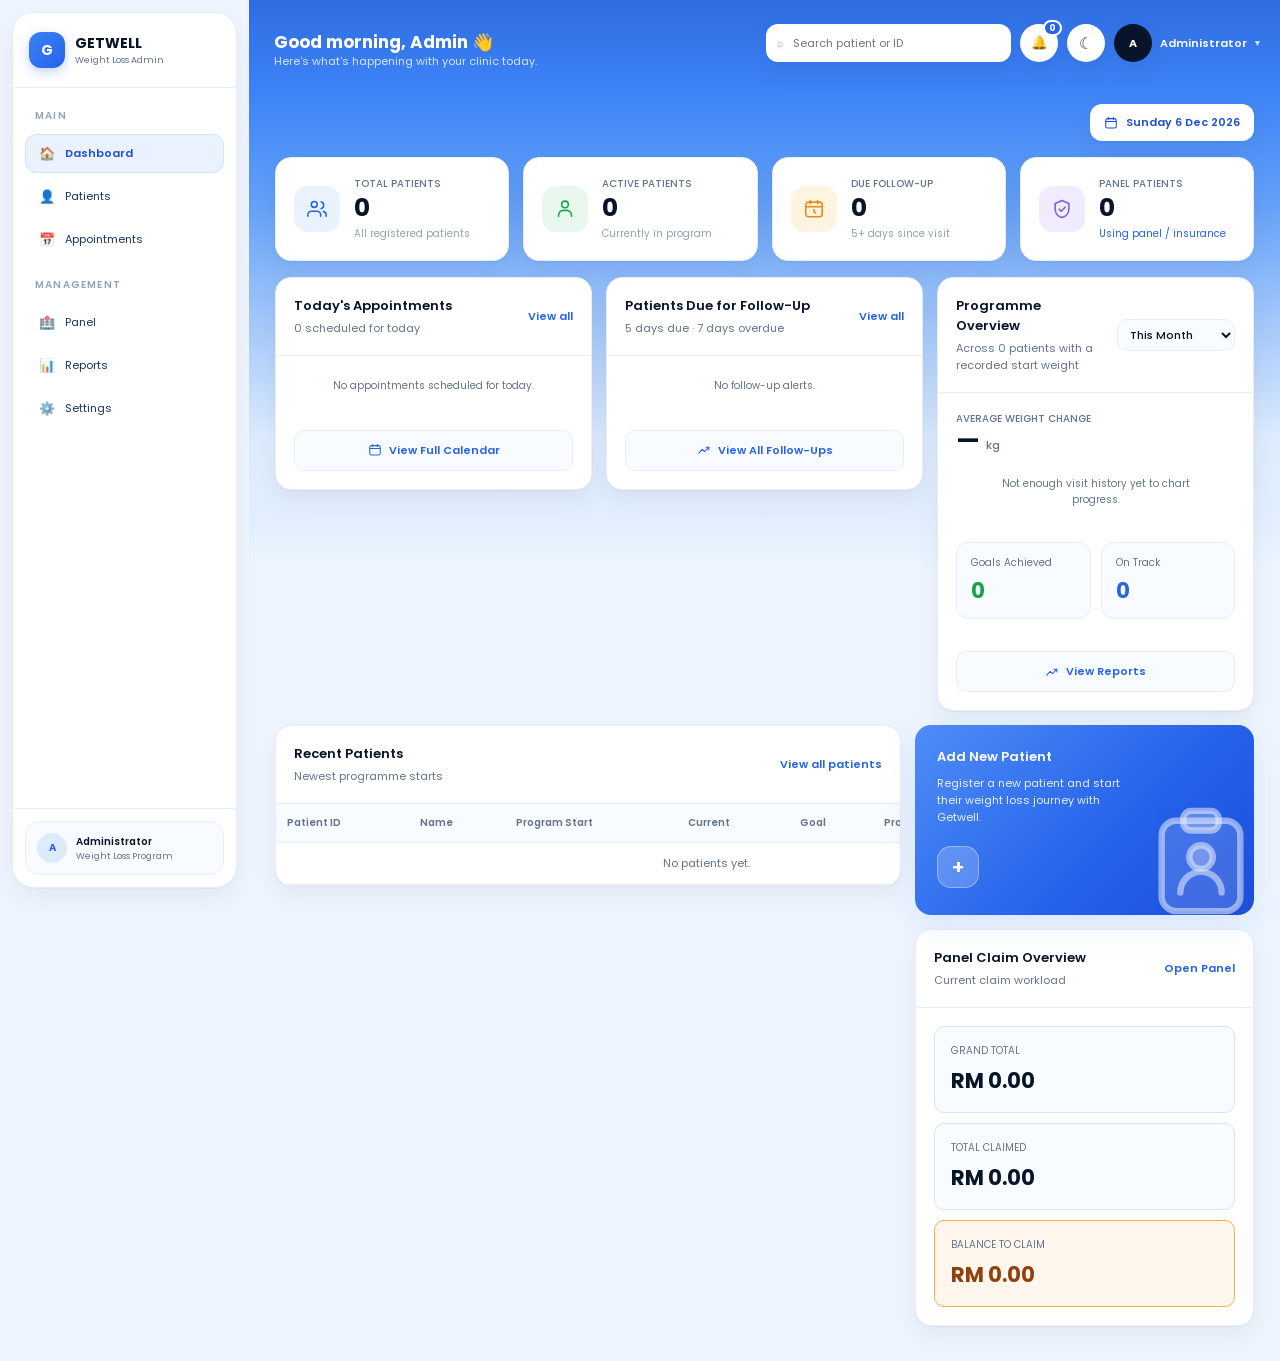
==== index.html @ ee9df260 "Add files via upload" ====
<!doctype html><html lang="en"><head><meta charset="utf-8"><meta name="viewport" content="width=device-width, initial-scale=1, viewport-fit=cover"><title>Dashboard | Getwell</title><link rel="stylesheet" href="styles.css?v=20260825-premium"><script src="app.js?v=20260825-premium"></script></head><body><div id="root"></div><script>

/* =========================================================
   GETWELL DASHBOARD

   Layout follows the approved design. Every number on this
   page is read from the existing store — patients, visits,
   appointments and claims — and every Settings toggle that
   controlled this page before still controls it now.
========================================================= */

/*
  DASHBOARD STATE

  These used to be top-level `const`s computed once while the
  page parsed, which meant the only way to show fresher numbers
  was to reload the whole document -- and a reload is exactly
  what was closing modals mid-edit. They are re-computed by
  loadDashboardData() instead, so a background sync can refresh
  the dashboard in place.
*/
let ds, ps, al, followUpConfig, panelPatients, panelGrand, panelClaimed, todayKey;

function loadDashboardData(){
  ds = getwellDashboardSettings();
  ps = store().patients || [];
  al = alerts();
  followUpConfig = getwellFollowUpSettings();

  panelPatients = ps.filter(patientUsesPanel);
  panelGrand = 0;
  panelClaimed = 0;
  panelPatients.forEach(patient => {
    const f = finance(patient);
    panelGrand += f.grand;
    panelClaimed += f.claimed;
  });

  /* Local calendar day; toISOString() reported yesterday before 8am in GMT+8. */
  todayKey = getwellTodayKey();
}

loadDashboardData();


/* ---------------------------------------------------------
   ICONS
--------------------------------------------------------- */

const ICONS = {
  people:`<svg viewBox="0 0 24 24" fill="none" stroke="currentColor" stroke-width="1.7" stroke-linecap="round" stroke-linejoin="round"><path d="M16 20v-1.5a4 4 0 0 0-4-4H6a4 4 0 0 0-4 4V20"/><circle cx="9" cy="7" r="3.2"/><path d="M22 20v-1.5a4 4 0 0 0-3-3.87"/><path d="M16.5 4.2a4 4 0 0 1 0 7.6"/></svg>`,
  person:`<svg viewBox="0 0 24 24" fill="none" stroke="currentColor" stroke-width="1.7" stroke-linecap="round" stroke-linejoin="round"><path d="M19 20v-1.5a5 5 0 0 0-5-5h-4a5 5 0 0 0-5 5V20"/><circle cx="12" cy="7" r="3.6"/></svg>`,
  clock:`<svg viewBox="0 0 24 24" fill="none" stroke="currentColor" stroke-width="1.7" stroke-linecap="round" stroke-linejoin="round"><rect x="3" y="4.5" width="18" height="16" rx="3"/><path d="M3 9.5h18M8 2.8v3.4M16 2.8v3.4"/><path d="M12 12.6v2.6l1.8 1.1"/></svg>`,
  shield:`<svg viewBox="0 0 24 24" fill="none" stroke="currentColor" stroke-width="1.7" stroke-linecap="round" stroke-linejoin="round"><path d="M12 2.8 4.5 6v6c0 4.4 3.1 8.2 7.5 9.3 4.4-1.1 7.5-4.9 7.5-9.3V6Z"/><path d="m9 12.2 2.2 2.2L15.4 10"/></svg>`,
  calendar:`<svg viewBox="0 0 24 24" fill="none" stroke="currentColor" stroke-width="1.8" stroke-linecap="round" stroke-linejoin="round"><rect x="3" y="4.5" width="18" height="16" rx="3"/><path d="M3 9.5h18M8 2.8v3.4M16 2.8v3.4"/></svg>`,
  chart:`<svg viewBox="0 0 24 24" fill="none" stroke="currentColor" stroke-width="1.8" stroke-linecap="round" stroke-linejoin="round"><path d="M3 17.5 9 11l4 3.6 7.2-7.4"/><path d="M15.4 7.2h4.8V12"/></svg>`,
  clipboard:`<svg viewBox="0 0 24 24" fill="none" stroke="rgba(255,255,255,.55)" stroke-width="1.3" stroke-linecap="round" stroke-linejoin="round"><rect x="4" y="3.6" width="16" height="18.4" rx="3" fill="rgba(255,255,255,.16)"/><rect x="8.4" y="1.6" width="7.2" height="4" rx="1.6" fill="rgba(255,255,255,.30)"/><circle cx="12" cy="11" r="2.4" fill="rgba(255,255,255,.30)"/><path d="M7.8 18.2a4.2 4.2 0 0 1 8.4 0"/></svg>`
};

const kpiIcon = (name, tone) =>
  `<div class="kpi-icon ${tone}">${ICONS[name]}</div>`;


/* ---------------------------------------------------------
   KPI CARDS
   All four sit in one grid track each, so they are exactly
   the same width and stretch to the same height.
--------------------------------------------------------- */

function buildKpiCards(){
const newThisMonth = ps.filter(p => String(p.startDate || "").slice(0,7) === todayKey.slice(0,7)).length;
const activeCount = ps.filter(p => p.status === "Active").length;
const overdueCount = al.filter(a => a.level === "overdue").length;

return [
  ds.showTotalPatients !== false ? `
    <div class="kpi">
      ${kpiIcon("people","")}
      <div class="kpi-main">
        <div class="kpi-label">TOTAL PATIENTS</div>
        <div class="kpi-value">${ps.length}</div>
        <div class="kpi-sub${newThisMonth ? " up" : ""}">${newThisMonth ? "↑ " + newThisMonth + " new this month" : "All registered patients"}</div>
      </div>
    </div>` : "",

  ds.showActivePatients !== false ? `
    <div class="kpi">
      ${kpiIcon("person","green")}
      <div class="kpi-main">
        <div class="kpi-label">ACTIVE PATIENTS</div>
        <div class="kpi-value">${activeCount}</div>
        <div class="kpi-sub">Currently in program</div>
      </div>
    </div>` : "",

  ds.showDueFollowUp !== false ? `
    <div class="kpi">
      ${kpiIcon("clock","amber")}
      <div class="kpi-main">
        <div class="kpi-label">DUE FOLLOW-UP</div>
        <div class="kpi-value">${al.length}</div>
        <div class="kpi-sub${overdueCount ? " warn" : ""}">${overdueCount ? "● Requires attention" : followUpConfig.dueAfterDays + "+ days since visit"}</div>
      </div>
    </div>` : "",

  ds.showPanelPatients !== false ? `
    <div class="kpi">
      ${kpiIcon("shield","violet")}
      <div class="kpi-main">
        <div class="kpi-label">PANEL PATIENTS</div>
        <div class="kpi-value">${panelPatients.length}</div>
        <div class="kpi-sub link">Using panel / insurance</div>
      </div>
    </div>` : ""
].join("");
}


/* ---------------------------------------------------------
   TODAY'S APPOINTMENTS
--------------------------------------------------------- */

function todaysAppointments(){
  const rows = [];

  ps.forEach(patient => {
    (patient.appointments || []).forEach(appointment => {
      if(!appointment || appointment.date !== todayKey) return;
      rows.push({
        time: appointment.time || "",
        status: appointment.status || "Upcoming",
        type: appointment.type || "Appointment",
        patient
      });
    });
  });

  return rows.sort((a,b) => (a.time || "99:99").localeCompare(b.time || "99:99"));
}

function formatTime(value){
  const match = String(value || "").match(/^(\d{1,2}):(\d{2})/);
  if(!match) return "—";

  let hour = Number(match[1]);
  const suffix = hour >= 12 ? "PM" : "AM";
  hour = hour % 12 || 12;

  return `${String(hour).padStart(2,"0")}:${match[2]} ${suffix}`;
}

function buildAppointmentsCard(){
const appointmentsToday = todaysAppointments();

return getwellFeatureEnabled("appointments") ? `
  <div class="card">
    <div class="card-head">
      <div><h2>Today's Appointments</h2><p>${appointmentsToday.length} scheduled for today</p></div>
      <a class="card-link" href="appointments.html">View all</a>
    </div>

    <div>
      ${appointmentsToday.slice(0,5).map(row => `
        <div class="row" role="button" tabindex="0"
             onclick="location.href='patient-profile.html?patient=${encodeURIComponent(row.patient.id)}'"
             onkeydown="if(event.key==='Enter'){location.href='patient-profile.html?patient=${encodeURIComponent(row.patient.id)}'}">
          <span class="slot-time">${formatTime(row.time)}</span>
          <div class="row-main">
            <div class="row-title">${escapeHtml(row.patient.name || row.patient.id)}</div>
            <div class="row-sub">${escapeHtml(row.patient.id)} · ${escapeHtml(row.type)}</div>
          </div>
          <span class="badge ${row.status === "Completed" ? "green" : row.status === "No Show" ? "red" : row.status === "Cancelled" ? "gray" : "blue"}">${escapeHtml(row.status)}</span>
        </div>
      `).join("") || `<div class="notif-empty">No appointments scheduled for today.</div>`}
    </div>

    <a class="card-foot-link" href="appointments.html">${ICONS.calendar} View Full Calendar</a>
  </div>
` : "";
}


/* ---------------------------------------------------------
   PATIENTS DUE FOR FOLLOW-UP
   Uses the existing alerts() calculation unchanged.
--------------------------------------------------------- */

function overdueLabel(alert){
  const over = alert.days - followUpConfig.dueAfterDays;
  if(over <= 0) return "Due today";
  return over + (over === 1 ? " day overdue" : " days overdue");
}

function buildFollowUpCard(){
return ds.showAttention !== false ? `
  <div class="card">
    <div class="card-head">
      <div><h2>Patients Due for Follow-Up</h2><p>${followUpConfig.dueAfterDays} days due · ${followUpConfig.overdueAfterDays} days overdue</p></div>
      <a class="card-link" href="patients.html">View all</a>
    </div>

    <div>
      ${al.slice(0,5).map(alert => {
        const patient = getPatient(alert.id) || {id:alert.id, name:alert.name};
        return `
        <div class="row" role="button" tabindex="0"
             onclick="location.href='patient-profile.html?patient=${encodeURIComponent(alert.id)}'"
             onkeydown="if(event.key==='Enter'){location.href='patient-profile.html?patient=${encodeURIComponent(alert.id)}'}">
          <span class="avatar-small">${getwellPatientAvatar(patient)}</span>
          <div class="row-main">
            <div class="row-title">${escapeHtml(alert.name || alert.id)}</div>
            <div class="row-sub">${escapeHtml(alert.id)} · Last visit: ${alert.days} days ago</div>
          </div>
          <span class="follow-flag ${alert.level}">${escapeHtml(overdueLabel(alert))}</span>
        </div>`;
      }).join("") || `<div class="notif-empty">No follow-up alerts.</div>`}
    </div>

    <a class="card-foot-link" href="patients.html">${ICONS.chart} View All Follow-Ups</a>
  </div>
` : "";
}


/* ---------------------------------------------------------
   PROGRAMME OVERVIEW
--------------------------------------------------------- */

function programmeCardHtml(range){
  const data = getwellProgrammeOverview(range);

  const hasAverage = data.avgChange !== null && data.patients > 0;
  const gained = hasAverage && data.avgChange > 0;

  const delta = (data.deltaKg === null || data.deltaKg === undefined)
    ? ""
    : `<span class="prog-delta${data.deltaKg > 0 ? " up" : ""}">${data.deltaKg <= 0 ? "↓" : "↑"} ${Math.abs(data.deltaKg).toFixed(1)} kg</span>`;

  return `
    <div class="card-head">
      <div><h2>Programme Overview</h2><p>Across ${data.patients} patient${data.patients === 1 ? "" : "s"} with a recorded start weight</p></div>
      <select class="prog-select" id="progRange" onchange="renderProgramme(this.value)" aria-label="Programme period">
        <option value="month"${range === "month" ? " selected" : ""}>This Month</option>
        <option value="quarter"${range === "quarter" ? " selected" : ""}>Last 3 Months</option>
        <option value="all"${range === "all" ? " selected" : ""}>All Time</option>
      </select>
    </div>

    <div class="card-body">
      <div class="prog-head">
        <div>
          <div class="kpi-label">AVERAGE WEIGHT CHANGE</div>
          <div class="prog-metric">
            <span class="prog-value" style="color:${hasAverage && !gained ? "var(--green)" : "var(--navy)"}">${hasAverage ? (data.avgChange > 0 ? "+" : "") + data.avgChange.toFixed(2) : "—"}</span>
            <span class="prog-unit">kg</span>
          </div>
        </div>
        <div>
          ${delta}
          ${delta ? `<div class="prog-note">vs previous period</div>` : ""}
        </div>
      </div>

      ${getwellRenderMiniChart(data.series)}

      <div class="prog-split">
        <div class="prog-tile">
          <div class="label">Goals Achieved</div>
          <div class="value good">${data.goalsAchieved}</div>
        </div>
        <div class="prog-tile">
          <div class="label">On Track</div>
          <div class="value info">${data.onTrack}</div>
        </div>
      </div>
    </div>

    ${getwellFeatureEnabled("reports") ? `<a class="card-foot-link" href="reports.html">${ICONS.chart} View Reports</a>` : ""}
  `;
}

function renderProgramme(range){
  const card = document.getElementById("progCard");
  if(card) card.innerHTML = programmeCardHtml(range);
}


/* ---------------------------------------------------------
   RECENT PATIENTS
--------------------------------------------------------- */

function progressPercent(patient){
  const start = Number(patient.startingWeight) || 0;
  const goal = Number(patient.goalWeight) || 0;
  const current = Number(patient.currentWeight) || start;

  if(!start || !goal || start <= goal) return null;

  const percent = ((start - current) / (start - goal)) * 100;
  return Math.max(0, Math.min(100, Math.round(percent)));
}

function buildRecentCard(){
const recentPatients = ps.slice().sort((a,b) =>
  String(b.startDate || "").localeCompare(String(a.startDate || ""))
).slice(0,6);

return getwellFeatureEnabled("patients") ? `
  <div class="card">
    <div class="card-head">
      <div><h2>Recent Patients</h2><p>Newest programme starts</p></div>
      <a class="card-link" href="patients.html">View all patients</a>
    </div>

    <div class="table-wrap">
      <table class="table compact">
        <thead>
          <tr>
            <th>Patient ID</th><th>Name</th><th>Program Start</th>
            <th>Current</th><th>Goal</th><th>Progress</th><th>Status</th><th></th>
          </tr>
        </thead>
        <tbody>
          ${recentPatients.map(patient => {
            const percent = progressPercent(patient);
            return `
            <tr>
              <td>${escapeHtml(patient.id || "")}</td>
              <td>
                <div class="cell-patient">
                  <span class="avatar-small">${getwellPatientAvatar(patient)}</span>
                  <span class="cell-patient-text"><strong>${escapeHtml(patient.name || "")}</strong></span>
                </div>
              </td>
              <td>${escapeHtml(patient.startDate || "—")}</td>
              <td>${escapeHtml(String(patient.currentWeight || "—"))} kg</td>
              <td>${escapeHtml(String(patient.goalWeight || "—"))} kg</td>
              <td>
                ${percent === null ? "—" : `
                  <div class="progress-cell">
                    <span class="progress-track"><span class="progress-fill" style="width:${percent}%"></span></span>
                    <span class="progress-value">${percent}%</span>
                  </div>`}
              </td>
              <td><span class="badge ${patient.status === "Active" ? "green" : "gray"}">${escapeHtml(patient.status || "")}</span></td>
              <td><a class="secondary" style="padding:7px 9px" href="patient-profile.html?patient=${encodeURIComponent(patient.id || "")}">Open →</a></td>
            </tr>`;
          }).join("") || `<tr><td colspan="8" class="notif-empty">No patients yet.</td></tr>`}
        </tbody>
      </table>
    </div>
  </div>
` : "";
}


/* ---------------------------------------------------------
   ADD NEW PATIENT + PANEL CLAIM OVERVIEW
--------------------------------------------------------- */

function buildCtaCard(){
return getwellFeatureEnabled("patients") ? `
  <a class="cta-card" href="patients.html?add=1">
    <h2>Add New Patient</h2>
    <p>Register a new patient and start their weight loss journey with Getwell.</p>
    <div class="cta-plus" aria-hidden="true">+</div>
    <div class="cta-art" aria-hidden="true">${ICONS.clipboard}</div>
  </a>
` : "";
}

function buildPanelCard(){
return (ds.showPanelClaimOverview !== false && getwellFeatureEnabled("panel")) ? `
  <div class="card">
    <div class="card-head">
      <div><h2>Panel Claim Overview</h2><p>Current claim workload</p></div>
      <a class="card-link" href="panel.html">Open Panel</a>
    </div>
    <div class="card-body">
      <div class="finance-grid finance-stack">
        <div class="finance-card"><div class="label">GRAND TOTAL</div><div class="value">${money(panelGrand)}</div></div>
        <div class="finance-card"><div class="label">TOTAL CLAIMED</div><div class="value">${money(panelClaimed)}</div></div>
        <div class="finance-card balance"><div class="label">BALANCE TO CLAIM</div><div class="value">${money(Math.max(0, panelGrand - panelClaimed))}</div></div>
      </div>
    </div>
  </div>
` : "";
}


/* ---------------------------------------------------------
   RENDER
--------------------------------------------------------- */

function renderDashboardPage(range){
  const dateLabel = new Date().toLocaleDateString("en-GB", {
    weekday:"long", day:"numeric", month:"short", year:"numeric"
  });

  const kpiCards = buildKpiCards();

  document.getElementById("root").innerHTML = shell("Dashboard","dashboard",`

  <div class="date-row">
    <span class="date-pill">${ICONS.calendar}${escapeHtml(dateLabel)}</span>
  </div>

  ${kpiCards ? `<div class="kpi-grid">${kpiCards}</div>` : ""}

  <div class="dash-grid">
    ${buildAppointmentsCard()}
    ${buildFollowUpCard()}
    <div class="card prog-card" id="progCard"></div>
  </div>

  <div class="dash-grid-2">
    ${buildRecentCard()}
    <div class="dash-side">
      ${buildCtaCard()}
      ${buildPanelCard()}
    </div>
  </div>
`);

  renderProgramme(range || "month");
  renderNotifications();
}

renderDashboardPage("month");


/* =========================================================
   BACKGROUND SYNC -> IN-PLACE REFRESH

   Google Sheets synchronisation no longer reloads the
   document. It writes the merged data and fires
   "getwell:data-updated"; the dashboard recomputes its numbers
   and redraws itself here.

   The Programme Overview period the user selected is read back
   out of the <select> first so "Last 3 Months" is not reset to
   "This Month" by a background sync.
========================================================= */

getwellOnDataUpdated(() => {
  const range = document.getElementById("progRange")?.value || "month";
  loadDashboardData();
  renderDashboardPage(range);
});

getwellOnSettingsUpdated(() => {
  const range = document.getElementById("progRange")?.value || "month";
  loadDashboardData();
  renderDashboardPage(range);
});

</script></body></html>
---- styles.css ----
@import url('https://fonts.googleapis.com/css2?family=Poppins:wght@400;500;600;700&display=swap');
:root{--navy:#08142A;--blue:#2563EB;--page:#EEF5FF;--card:#FFF;--surface:#F8FBFF;--border:#D9E4F2;--border-light:#E8EEF7;--muted:#64748B;--green:#16A34A;--orange:#F59E0B;--red:#DC2626;--shadow:0 8px 28px rgba(15,23,42,.06)}
*{box-sizing:border-box}html,body{margin:0;padding:0;min-height:100%;font-family:Poppins,Arial,sans-serif;background:var(--page);color:var(--navy);font-size:11px}body{overflow-x:hidden}button,input,select,textarea{font-family:inherit}button{cursor:pointer}a{text-decoration:none;color:inherit}
.app{min-height:100vh}.main{margin-left:225px;min-height:100vh}
.sidebar{position:fixed;left:0;top:0;bottom:0;width:225px;background:#F7FAFF;border-right:1px solid var(--border);display:flex;flex-direction:column;z-index:20}.brand{cursor:pointer;color:inherit;text-decoration:none;height:75px;padding:18px 16px;border-bottom:1px solid var(--border);display:flex;align-items:center;gap:10px}.brand-mark{width:36px;height:36px;border-radius:10px;background:linear-gradient(135deg,#3B82F6,#2563EB);color:#fff;display:grid;place-items:center;font-weight:700;font-size:14px}.brand-name{font-size:14px;font-weight:700}.brand-sub{font-size:9px;color:var(--muted)}.nav{padding:20px 12px}.nav-label{font-size:10px;color:#94A3B8;letter-spacing:.12em;font-weight:600;margin:0 10px 10px}.nav a{display:flex;gap:10px;align-items:center;padding:11px 12px;border-radius:10px;font-size:11px;color:#17345F;margin:4px 0}.nav a:hover{background:#EAF2FF;color:#1759D6}.nav a.active{background:#DDEBFF;color:#1759D6;font-weight:600}.sidebar-user{margin-top:auto;padding:12px;border-top:1px solid var(--border)}.user-card{padding:11px;border:1px solid var(--border);border-radius:11px;background:#fff;display:flex;gap:9px;align-items:center}.user-dot{width:30px;height:30px;border-radius:50%;background:#DCEBFF;color:#2563EB;display:grid;place-items:center;font-size:10px;font-weight:700}.user-name{font-size:10px;font-weight:600}.user-role{font-size:9px;color:var(--muted)}
.topbar{height:86px;background:#fff;border-bottom:1px solid var(--border);display:flex;align-items:center;justify-content:space-between;padding:0 18px 0 25px;position:sticky;top:0;z-index:15}.topbar-right{display:flex;align-items:center;gap:9px}.page-title{font-size:17px;font-weight:700;line-height:1.2;display:flex;align-items:center}.page-subtitle{font-size:11px;color:var(--muted)}.search-box{width:245px;height:36px;border:1px solid var(--border);border-radius:9px;background:#fff;display:flex;align-items:center;gap:7px;padding:0 11px}.search-box span{color:#94A3B8}.search-box input{border:0;outline:0;width:100%;background:transparent;font-size:11px;color:var(--navy)}.icon-button,.theme-toggle{width:36px;height:36px;border:1px solid var(--border);border-radius:9px;background:#fff;display:grid;place-items:center;color:#334155}.user-avatar{width:36px;height:36px;border-radius:50%;background:var(--navy);color:#fff;display:grid;place-items:center;font-size:10px;font-weight:600}.theme-toggle{font-size:16px}.content{padding:18px 26px 35px}.page-head{display:flex;justify-content:space-between;align-items:flex-start;margin-bottom:16px}.page-head h1{font-size:21px;margin:0 0 4px}.page-head p{font-size:11px;color:var(--muted);margin:0}.primary,.secondary{border-radius:9px;padding:10px 13px;font-size:11px;font-weight:600;border:1px solid transparent}.primary{background:var(--blue);color:#fff}.secondary{background:#fff;border-color:var(--border);color:#1D4ED8}.card{background:var(--card);border:1px solid var(--border);border-radius:12px;box-shadow:var(--shadow)}.card-head{padding:18px;border-bottom:1px solid var(--border);display:flex;justify-content:space-between;gap:12px;align-items:flex-start}.card-head h2{margin:0;font-size:13px}.card-head p{margin:4px 0 0;font-size:11px;color:var(--muted)}.card-body{padding:18px}
.kpi-grid{display:grid;grid-template-columns:repeat(4,1fr);gap:12px;margin-bottom:16px}.kpi{padding:16px;border:1px solid var(--border);background:#fff;border-radius:12px;box-shadow:var(--shadow)}.kpi-label{font-size:10px;color:#64748B;font-weight:500}.kpi-value{font-size:25px;font-weight:700;margin-top:8px}.kpi-sub{font-size:10px;color:#94A3B8;margin-top:3px}
.row{display:flex;align-items:center;gap:12px;padding:13px 16px;border-bottom:1px solid var(--border-light)}.row:last-child{border-bottom:0}.row-main{flex:1}.row-title{font-size:11px;font-weight:600}.row-sub{font-size:10.5px;line-height:16px;color:var(--muted);margin-top:3px}.avatar-small{width:34px;height:34px;border-radius:9px;background:#E7F0FF;color:#2563EB;display:grid;place-items:center;font-size:10px;font-weight:600}
.table-wrap{overflow:auto}.table{width:100%;border-collapse:collapse;min-width:760px}.table th{background:#F8FBFF;color:#64748B;font-size:10px;font-weight:600;text-align:left;padding:11px;border-bottom:1px solid var(--border)}.table td{font-size:11px;padding:12px 11px;border-bottom:1px solid var(--border)}.table tr:hover td{background:#FAFCFF}
.badge{display:inline-flex;align-items:center;gap:5px;border-radius:999px;padding:4px 8px;font-size:10px;font-weight:600}.badge.green{background:#ECFDF5;color:#15803D}.badge.gray{background:#F1F5F9;color:#475569}.badge.blue{background:#E8F2FF;color:#1D4ED8}.badge.orange{background:#FFF7ED;color:#C2410C}.badge.red{background:#FEF2F2;color:#B91C1C}.panel-chip{display:inline-flex;align-items:center;padding:5px 9px;border-radius:999px;background:#E8F2FF;border:1px solid #C7DFFF;color:#1D4ED8;font-size:10px;font-weight:600}
.patient-hero{display:flex;justify-content:space-between;align-items:center;gap:20px;padding:18px 20px;background:#fff;border:1px solid var(--border);border-radius:12px;box-shadow:var(--shadow);margin-bottom:14px}.patient-main{display:flex;align-items:center;gap:14px}.patient-avatar{width:60px;height:60px;border-radius:14px;background:#DDEBFF;color:#2563EB;display:grid;place-items:center;font-weight:700;font-size:16px}.patient-heading h1{font-size:19px;margin:0 0 5px}.meta{display:flex;align-items:center;gap:7px;flex-wrap:wrap;font-size:10px;color:var(--muted)}.hero-details{display:flex;gap:25px}.hero-detail{display:flex;flex-direction:column;align-items:flex-end}.hero-label{font-size:10px;color:#94A3B8}.hero-value{font-size:10px;font-weight:600}
.patient-tabs{display:flex;gap:20px;background:#fff;border:1px solid var(--border);border-radius:12px;padding:0 16px;margin:15px 0;overflow:auto}.patient-tabs button{border:0;background:transparent;padding:15px 5px 12px;font-size:10px;color:#355277;border-bottom:2px solid transparent;white-space:nowrap}.patient-tabs button.active{color:#1D4ED8;border-bottom-color:#2563EB;font-weight:600}
.finance-grid{display:grid;grid-template-columns:repeat(3,1fr);gap:10px}.finance-card{padding:16px;border:1px solid var(--border);border-radius:10px;background:#F8FBFF}.finance-card .label{font-size:10px;color:#64748B}.finance-card .value{font-size:21px;font-weight:700;margin-top:6px}.balance{background:#FFF7ED;border-color:#F2B24A}.balance .value{color:#92400E}.breakdown{display:grid;grid-template-columns:repeat(4,1fr);gap:9px;margin-top:10px}.break{padding:12px;border:1px solid var(--border);border-radius:9px}.break span{font-size:10px;color:var(--muted)}.break strong{display:block;font-size:11px;margin-top:4px}
.form-grid{display:grid;grid-template-columns:1fr 1fr;gap:10px}.form-group label{display:block;font-size:10px;color:#475569;margin-bottom:5px}.form-group input,.form-group select,.form-group textarea{width:100%;border:1px solid var(--border);border-radius:8px;background:#fff;height:36px;padding:0 9px;font-size:11px;outline:0;color:var(--navy)}.form-group textarea{height:88px;padding:8px;resize:vertical}.full{grid-column:1/-1}.claim-grid{display:grid;grid-template-columns:repeat(2,1fr);gap:10px}.claim-input{width:100%;height:35px;border:1px solid var(--border);border-radius:8px;padding:0 8px;font-size:11px;background:#fff;color:var(--navy);outline:0}
.visit-section-title{font-size:12px;font-weight:600;color:var(--navy);margin:14px 0 10px;padding-bottom:7px;border-bottom:1px solid var(--border)}
.modal-wrap{position:fixed;inset:0;background:rgba(15,23,42,.48);display:none;align-items:center;justify-content:center;z-index:60;padding:20px}.modal-wrap.show{display:flex}.modal{width:min(760px,96vw);max-height:92vh;overflow:auto;background:#fff;border-radius:13px;box-shadow:0 30px 80px rgba(15,23,42,.20)}.modal-head{padding:16px 18px;border-bottom:1px solid var(--border);display:flex;justify-content:space-between;align-items:center}.modal-head h2{margin:0;font-size:14px}.modal-head p{margin:4px 0 0;font-size:10px;color:var(--muted)}.modal-close{border:1px solid var(--border);background:#fff;width:31px;height:31px;border-radius:8px;font-size:18px;color:#475569}.modal-body{padding:18px}.modal-foot{padding:13px 18px;border-top:1px solid var(--border);display:flex;justify-content:flex-end;gap:8px}
.global-notification-wrap{position:relative}.notification-count{position:absolute;top:-4px;right:-4px;min-width:16px;height:16px;padding:0 4px;border-radius:999px;background:#2563EB;color:#fff;border:2px solid #fff;font-size:9px;font-weight:700;display:flex;align-items:center;justify-content:center}.global-notification-panel{position:absolute;top:44px;right:0;width:360px;max-width:calc(100vw - 20px);background:#fff;border:1px solid var(--border);border-radius:12px;box-shadow:0 18px 50px rgba(15,23,42,.14);overflow:hidden;z-index:99}.notif-head{padding:14px;background:#F8FBFF;border-bottom:1px solid var(--border)}.notif-head strong{font-size:11px}.notif-head span{font-size:10px;color:var(--muted);display:block;margin-top:3px}.notif-item{display:flex;gap:9px;padding:13px 14px;border-bottom:1px solid var(--border-light);cursor:pointer}.notif-item:hover{background:#F8FBFF}.notif-dot{width:8px;height:8px;border-radius:50%;margin-top:5px;flex:0 0 auto}.notif-dot.warning{background:#F59E0B}.notif-dot.overdue{background:#DC2626}.notif-name{font-size:11px;font-weight:600}.notif-text{font-size:10px;line-height:16px;color:var(--muted);margin-top:2px}.notif-empty{padding:22px;text-align:center;font-size:10px;color:var(--muted)}
html[data-theme="dark"]{color-scheme:dark;--page:#080D19;--card:#151E30;--surface:#1B263A;--navy:#F8FAFC;--border:#334155;--border-light:#26344A;--muted:#B8C4D4;--shadow:0 10px 35px rgba(0,0,0,.20)}html[data-theme="dark"] body{background:#080D19;color:#F8FAFC}html[data-theme="dark"] .sidebar{background:#0D1424;border-color:#334155}html[data-theme="dark"] .brand{border-color:#334155}html[data-theme="dark"] .brand-name{color:#F8FAFC}html[data-theme="dark"] .brand-sub,html[data-theme="dark"] .nav-label{color:#A8B3C2}html[data-theme="dark"] .nav a{color:#D4DCE7}html[data-theme="dark"] .nav a:hover,html[data-theme="dark"] .nav a.active{background:#16345A;color:#60A5FA}html[data-theme="dark"] .user-card{background:#151E30;border-color:#334155}html[data-theme="dark"] .user-name{color:#F8FAFC}html[data-theme="dark"] .user-role{color:#A8B3C2}html[data-theme="dark"] .topbar{background:#0D1424;border-color:#334155}html[data-theme="dark"] .page-title{color:#F8FAFC}html[data-theme="dark"] .page-subtitle{color:#A8B3C2}html[data-theme="dark"] .search-box,html[data-theme="dark"] .icon-button,html[data-theme="dark"] .theme-toggle{background:#101827;border-color:#3B4A61;color:#E2E8F0}html[data-theme="dark"] .search-box input{color:#F8FAFC}html[data-theme="dark"] .user-avatar{background:#F8FAFC;color:#0D1424}
html[data-theme="dark"] .card,html[data-theme="dark"] .kpi,html[data-theme="dark"] .patient-hero{background:#151E30;border-color:#334155;box-shadow:0 10px 35px rgba(0,0,0,.16)}html[data-theme="dark"] .card-head{border-color:#334155}html[data-theme="dark"] .card-head h2,html[data-theme="dark"] .row-title,html[data-theme="dark"] .patient-heading h1{color:#F8FAFC}html[data-theme="dark"] .card-head p,html[data-theme="dark"] .row-sub,html[data-theme="dark"] .meta{color:#B8C4D4}html[data-theme="dark"] .kpi{background:#151E30}html[data-theme="dark"] .kpi-label{color:#CBD5E1}html[data-theme="dark"] .kpi-value{color:#F8FAFC}html[data-theme="dark"] .kpi-sub{color:#A8B3C2}html[data-theme="dark"] .row{border-color:#26344A}html[data-theme="dark"] .row:hover,html[data-theme="dark"] .table tr:hover td{background:#202C42}html[data-theme="dark"] .table th{background:#1B263A;color:#CBD5E1;border-color:#334155}html[data-theme="dark"] .table td{color:#E2E8F0;border-color:#26344A}html[data-theme="dark"] .panel-chip{background:#15365C;border-color:#2F65A0;color:#93C5FD}html[data-theme="dark"] .badge.green{background:#102A1A;color:#86EFAC}html[data-theme="dark"] .badge.gray{background:#26344A;color:#D1D9E4}html[data-theme="dark"] .badge.blue{background:#15365C;color:#93C5FD}html[data-theme="dark"] .badge.orange{background:#3A2915;color:#FDBA74}html[data-theme="dark"] .badge.red{background:#3A1515;color:#FCA5A5}html[data-theme="dark"] .finance-card{background:#1B263A;border-color:#3B4A61}html[data-theme="dark"] .finance-card .label{color:#CBD5E1}html[data-theme="dark"] .finance-card .value,html[data-theme="dark"] .break strong{color:#F8FAFC}html[data-theme="dark"] .balance{background:#302013;border-color:#9A6A22}html[data-theme="dark"] .balance .label{color:#FCD34D}html[data-theme="dark"] .balance .value{color:#FDBA74}html[data-theme="dark"] .break{border-color:#334155}html[data-theme="dark"] .break span{color:#B8C4D4}html[data-theme="dark"] .patient-tabs{background:#151E30;border-color:#334155}html[data-theme="dark"] .patient-tabs button{color:#CBD5E1}html[data-theme="dark"] .patient-tabs button.active{color:#60A5FA;border-bottom-color:#60A5FA}html[data-theme="dark"] .form-group label{color:#CBD5E1}html[data-theme="dark"] .form-group input,html[data-theme="dark"] .form-group select,html[data-theme="dark"] .form-group textarea,html[data-theme="dark"] .claim-input{background:#101827;border-color:#3B4A61;color:#F8FAFC}html[data-theme="dark"] .modal{background:#151E30;border-color:#334155}html[data-theme="dark"] .modal-head{border-color:#334155}html[data-theme="dark"] .modal-head h2{color:#F8FAFC}html[data-theme="dark"] .modal-head p{color:#B8C4D4}html[data-theme="dark"] .modal-foot{border-color:#334155}html[data-theme="dark"] .modal-close{background:#101827;border-color:#3B4A61;color:#CBD5E1}html[data-theme="dark"] .global-notification-panel{background:#151E30;border-color:#3B4A61}html[data-theme="dark"] .notif-head{background:#1B263A;border-color:#334155}html[data-theme="dark"] .notif-head strong,html[data-theme="dark"] .notif-name{color:#F8FAFC}html[data-theme="dark"] .notif-head span,html[data-theme="dark"] .notif-text,html[data-theme="dark"] .notif-empty{color:#B8C4D4}
/* =========================================================
   PATIENT ID FIELD  (Add Patient modal, #pId)

   Read-only and auto-generated. Light mode keeps the subtle
   off-white tint that distinguishes it from the editable
   fields. Dark mode matches the other inputs exactly, the
   same treatment #editPatientId already gets in the Edit
   Patient modal.

   Specificity does the work: an id selector outranks
   ".form-group input", so no !important is needed now that
   the inline style is gone.
========================================================= */
#pId{background:#F8FAFC;font-weight:600}
html[data-theme="dark"] #pId{background:#101827;color:#F8FAFC;border-color:#3B4A61;-webkit-text-fill-color:#F8FAFC;opacity:1}
#pId::placeholder{color:#94A3B8;opacity:1}
html[data-theme="dark"] #pId::placeholder{color:#94A3B8;opacity:1}
html[data-theme="dark"] #editPatientId{background:#101827 !important;color:#F8FAFC !important;border:1px solid #3B4A61 !important;-webkit-text-fill-color:#F8FAFC !important;opacity:1 !important}
html[data-theme="dark"] input[readonly],html[data-theme="dark"] input:disabled,html[data-theme="dark"] select:disabled{-webkit-text-fill-color:#F8FAFC !important;opacity:1}


/* =========================================================
   GETWELL FIXES — SEARCH / CHARGES / RESPONSIVE
========================================================= */

.search-box{
  position:relative;
}

.global-search-results{
  position:absolute;
  top:calc(100% + 8px);
  right:0;
  width:min(360px,calc(100vw - 28px));
  background:var(--card,#fff);
  border:1px solid var(--border,#e5e7eb);
  border-radius:12px;
  box-shadow:0 12px 28px rgba(15,23,42,.12);
  z-index:1000;
  overflow:hidden;
}

.global-search-result{
  width:100%;
  display:flex;
  flex-direction:column;
  gap:3px;
  padding:11px 13px;
  border:0;
  border-bottom:1px solid var(--border,#e5e7eb);
  background:transparent;
  text-align:left;
  cursor:pointer;
}

.global-search-result:hover{
  background:var(--soft,#f8fafc);
}

.global-search-result strong{
  font-size:13px;
}

.global-search-result span,
.global-search-empty{
  font-size:11px;
  color:var(--muted,#64748b);
}

.global-search-empty{
  padding:14px;
}

.charge-line .claim-input{
  min-width:0;
}

@media (max-width:760px){
  .charge-line{
    grid-template-columns:1fr !important;
  }
}


/* =========================================================
   ==  GETWELL 2026-08 UPDATE  ============================
   1. Administrator menu, profile, activity log, account
      settings and the logout lock screen.
   2. A single responsive system: off-canvas navigation,
      a header that fits a phone, forms and modals that
      behave on touch, and tables that scroll inside their
      own container instead of dragging the whole page
      sideways.
   The existing look is kept; only the layout adapts.
========================================================= */


/* ---------------------------------------------------------
   SETTINGS PAGE LAYOUT
   (the grid definition moved out of the inline style so a
    media query can override it on small screens)
--------------------------------------------------------- */

.settings-layout{
  grid-template-columns:210px minmax(0,1fr);
}


/* ---------------------------------------------------------
   BASE / OVERFLOW SAFETY
--------------------------------------------------------- */

html{
  -webkit-text-size-adjust:100%;
  text-size-adjust:100%;
}

html,body{
  max-width:100%;
}

body{
  overflow-x:hidden;
  overscroll-behavior-y:none;
}

img,video,canvas,svg{
  max-width:100%;
}

.app{
  min-height:100vh;
}

@supports(min-height:100dvh){
  .app{min-height:100dvh}
}

.main{
  min-width:0;
  max-width:100%;
}

.content{
  max-width:100%;
}

.card,
.kpi,
.patient-hero,
.finance-card,
.break{
  min-width:0;
}

/* Tables never widen the page: they scroll inside the card. */
.table-wrap{
  overflow-x:auto;
  overflow-y:hidden;
  max-width:100%;
  -webkit-overflow-scrolling:touch;
}


/* ---------------------------------------------------------
   HEADER LAYOUT
--------------------------------------------------------- */

.topbar{
  gap:10px;
}

.topbar-left{
  display:flex;
  align-items:center;
  gap:10px;
  min-width:0;
  flex:1 1 auto;
}

.topbar-titles{
  min-width:0;
}

.page-title,
.page-subtitle{
  white-space:nowrap;
  overflow:hidden;
  text-overflow:ellipsis;
}

.topbar-right{
  flex:0 0 auto;
}

.nav-toggle{
  display:none;
  width:38px;
  height:38px;
  flex:0 0 auto;
  border:1px solid var(--border);
  border-radius:9px;
  background:#fff;
  color:#334155;
  font-size:17px;
  line-height:1;
  place-items:center;
}

.search-toggle{
  display:none;
}

button.user-avatar{
  border:0;
  padding:0;
  overflow:hidden;
  flex:0 0 auto;
}

.user-avatar img,
.admin-menu-avatar img,
.user-dot img,
.profile-avatar img{
  width:100%;
  height:100%;
  object-fit:cover;
  display:block;
}

.notif-viewall{
  border:1px solid var(--border);
  background:#fff;
  color:#1D4ED8;
  border-radius:8px;
  padding:6px 9px;
  font-size:10px;
  font-weight:600;
}

.notif-head{
  display:flex;
  align-items:center;
  justify-content:space-between;
  gap:10px;
}

.notif-item-main{
  min-width:0;
  flex:1;
}

.notif-item.clickable{
  cursor:pointer;
}

.notif-icon{
  margin-right:4px;
}

.notif-dot.info{
  background:#2563EB;
}

.notif-group-head{
  padding:10px 14px;
  background:var(--surface);
  border-bottom:1px solid var(--border-light);
  font-size:10px;
  font-weight:700;
  letter-spacing:.08em;
  text-transform:uppercase;
  color:var(--muted);
}

.notif-group-head span{
  color:#2563EB;
}

.notif-group{
  border:1px solid var(--border);
  border-radius:10px;
  overflow:hidden;
  margin-bottom:12px;
}


/* ---------------------------------------------------------
   SIDEBAR
--------------------------------------------------------- */

.sidebar{
  overflow-y:auto;
  overscroll-behavior:contain;
}

.brand{
  position:relative;
}

.nav-icon{
  width:17px;
  flex:0 0 auto;
  text-align:center;
  font-size:13px;
  line-height:1;
}

.nav-text{
  min-width:0;
  overflow:hidden;
  text-overflow:ellipsis;
  white-space:nowrap;
}

.nav-label-spaced{
  margin-top:18px;
}

.sidebar-close{
  display:none;
  margin-left:auto;
  width:32px;
  height:32px;
  border:1px solid var(--border);
  border-radius:8px;
  background:#fff;
  color:#475569;
  font-size:18px;
  line-height:1;
  place-items:center;
}

button.user-card{
  width:100%;
  font-family:inherit;
  color:inherit;
  text-align:left;
  cursor:pointer;
}

.user-card-text{
  min-width:0;
}

.user-name,
.user-role{
  overflow:hidden;
  text-overflow:ellipsis;
  white-space:nowrap;
}

.nav-backdrop{
  display:none;
  position:fixed;
  inset:0;
  background:rgba(8,20,42,.45);
  z-index:19;
}


/* ---------------------------------------------------------
   ADMINISTRATOR MENU
--------------------------------------------------------- */

.admin-menu-wrap{
  position:relative;
  flex:0 0 auto;
}

.admin-menu{
  position:absolute;
  top:44px;
  right:0;
  width:238px;
  max-width:calc(100vw - 20px);
  background:#fff;
  border:1px solid var(--border);
  border-radius:12px;
  box-shadow:0 18px 50px rgba(15,23,42,.16);
  overflow:hidden;
  z-index:99;
  padding:6px;
}

.admin-menu-head{
  display:flex;
  align-items:center;
  gap:10px;
  padding:12px 10px;
  margin:-6px -6px 6px;
  background:var(--surface);
  border-bottom:1px solid var(--border-light);
}

.admin-menu-avatar{
  width:34px;
  height:34px;
  border-radius:50%;
  background:var(--navy);
  color:#fff;
  display:grid;
  place-items:center;
  font-size:11px;
  font-weight:700;
  overflow:hidden;
  flex:0 0 auto;
}

.admin-menu-id{
  min-width:0;
}

.admin-menu-name{
  font-size:11px;
  font-weight:700;
  overflow:hidden;
  text-overflow:ellipsis;
  white-space:nowrap;
}

.admin-menu-role{
  font-size:10px;
  color:var(--muted);
  overflow:hidden;
  text-overflow:ellipsis;
  white-space:nowrap;
}

.admin-menu-item{
  display:flex;
  align-items:center;
  gap:9px;
  width:100%;
  border:0;
  background:transparent;
  color:#17345F;
  font-family:inherit;
  font-size:11px;
  text-align:left;
  padding:11px 10px;
  border-radius:9px;
  min-height:40px;
}

.admin-menu-item:hover{
  background:#EAF2FF;
  color:#1759D6;
}

.admin-menu-item.danger{
  color:#B91C1C;
}

.admin-menu-item.danger:hover{
  background:#FEF2F2;
  color:#B91C1C;
}

.admin-menu-icon{
  width:16px;
  text-align:center;
  flex:0 0 auto;
}

.admin-menu-badge{
  margin-left:auto;
  min-width:18px;
  height:18px;
  padding:0 5px;
  border-radius:999px;
  background:#2563EB;
  color:#fff;
  font-size:9px;
  font-weight:700;
  display:inline-flex;
  align-items:center;
  justify-content:center;
}

.admin-menu-sep{
  height:1px;
  background:var(--border-light);
  margin:6px 4px;
}


/* ---------------------------------------------------------
   ADMIN MODAL CONTENT
--------------------------------------------------------- */

.admin-modal-wrap .modal.wide{
  width:min(900px,96vw);
}

.profile-head{
  display:flex;
  align-items:center;
  gap:14px;
  flex-wrap:wrap;
}

.profile-avatar{
  width:64px;
  height:64px;
  border-radius:16px;
  background:#DDEBFF;
  color:#2563EB;
  display:grid;
  place-items:center;
  font-size:18px;
  font-weight:700;
  overflow:hidden;
  flex:0 0 auto;
}

.profile-head-actions{
  display:flex;
  gap:8px;
  flex-wrap:wrap;
}

.file-button{
  display:inline-flex;
  align-items:center;
  cursor:pointer;
}

.hint{
  font-size:10.5px;
  line-height:17px;
  color:var(--muted);
  margin:0 0 10px;
}

.logout-text{
  font-size:12px;
  font-weight:600;
  margin:0 0 8px;
}

.switch-row{
  display:flex;
  align-items:center;
  gap:9px;
  padding:9px 10px;
  border:1px solid var(--border);
  border-radius:9px;
  margin-bottom:7px;
  font-size:11px;
  background:var(--surface);
  cursor:pointer;
  min-height:40px;
}

.switch-row input{
  width:16px;
  height:16px;
  flex:0 0 auto;
  accent-color:#2563EB;
}

.activity-filters{
  display:grid;
  grid-template-columns:repeat(3,minmax(0,1fr));
  gap:10px;
  margin-bottom:12px;
}

.activity-table{
  min-width:640px;
}

.activity-table-wrap{
  border:1px solid var(--border);
  border-radius:10px;
}


/* ---------------------------------------------------------
   LOCK SCREEN  (logout)
--------------------------------------------------------- */

.lock-screen{
  position:fixed;
  inset:0;
  z-index:200;
  background:var(--page);
  display:flex;
  align-items:center;
  justify-content:center;
  padding:22px;
  overflow:auto;
}

.lock-screen[hidden]{
  display:none;
}

body.locked{
  overflow:hidden;
}

.lock-card{
  width:min(360px,100%);
  background:var(--card);
  border:1px solid var(--border);
  border-radius:16px;
  box-shadow:var(--shadow);
  padding:26px 22px;
  text-align:center;
}

.lock-mark{
  width:46px;
  height:46px;
  margin:0 auto 14px;
  border-radius:13px;
  background:linear-gradient(135deg,#3B82F6,#2563EB);
  color:#fff;
  display:grid;
  place-items:center;
  font-weight:700;
  font-size:17px;
}

.lock-card h2{
  margin:0 0 8px;
  font-size:16px;
}

.lock-card p{
  margin:0 0 16px;
  font-size:11px;
  line-height:18px;
  color:var(--muted);
}

.lock-passcode{
  text-align:left;
  margin-bottom:14px;
}

.lock-passcode label{
  display:block;
  font-size:10px;
  color:var(--muted);
  margin-bottom:5px;
}

.lock-passcode input{
  width:100%;
  height:42px;
  border:1px solid var(--border);
  border-radius:9px;
  padding:0 11px;
  font-size:16px;
  background:var(--card);
  color:var(--navy);
  outline:0;
}

.lock-error{
  margin-top:7px;
  font-size:10.5px;
  color:#DC2626;
}

.lock-button{
  width:100%;
  min-height:44px;
}

.lock-link{
  display:block;
  width:100%;
  margin-top:11px;
  border:0;
  background:transparent;
  color:var(--muted);
  font-family:inherit;
  font-size:10.5px;
  text-decoration:underline;
}


/* ---------------------------------------------------------
   MODALS THAT ALWAYS FIT THE SCREEN
--------------------------------------------------------- */

.modal-wrap{
  overflow-y:auto;
  padding:16px;
}

.modal{
  display:flex;
  flex-direction:column;
  max-height:calc(100vh - 32px);
  overflow:hidden;
}

@supports(max-height:100dvh){
  .modal{max-height:calc(100dvh - 32px)}
}

.modal-head,
.modal-foot{
  flex:0 0 auto;
}

.modal-body{
  flex:1 1 auto;
  overflow-y:auto;
  -webkit-overflow-scrolling:touch;
}

.modal-foot{
  flex-wrap:wrap;
}


/* ---------------------------------------------------------
   DENSITY  (Account Settings -> Appearance)
--------------------------------------------------------- */

html[data-density="compact"] .content{
  padding:16px 16px 24px;
}

html[data-density="compact"] .card-body,
html[data-density="compact"] .card-head{
  padding:13px;
}

html[data-density="compact"] .kpi{
  padding:12px;
}

html[data-density="compact"] .row{
  padding:10px 13px;
}


/* ---------------------------------------------------------
   DARK MODE FOR THE NEW COMPONENTS
--------------------------------------------------------- */

html[data-theme="dark"] .nav-toggle,
html[data-theme="dark"] .sidebar-close,
html[data-theme="dark"] .notif-viewall{
  background:#101827;
  border-color:#3B4A61;
  color:#E2E8F0;
}

html[data-theme="dark"] .admin-menu{
  background:#151E30;
  border-color:#3B4A61;
}

html[data-theme="dark"] .admin-menu-head{
  background:#1B263A;
  border-color:#334155;
}

html[data-theme="dark"] .admin-menu-name{
  color:#F8FAFC;
}

html[data-theme="dark"] .admin-menu-role{
  color:#B8C4D4;
}

html[data-theme="dark"] .admin-menu-item{
  color:#D4DCE7;
}

html[data-theme="dark"] .admin-menu-item:hover{
  background:#16345A;
  color:#60A5FA;
}

html[data-theme="dark"] .admin-menu-item.danger{
  color:#FCA5A5;
}

html[data-theme="dark"] .admin-menu-item.danger:hover{
  background:#3A1515;
  color:#FCA5A5;
}

html[data-theme="dark"] .admin-menu-avatar{
  background:#F8FAFC;
  color:#0D1424;
}

html[data-theme="dark"] .admin-menu-sep{
  background:#26344A;
}

html[data-theme="dark"] .switch-row{
  background:#1B263A;
  border-color:#3B4A61;
  color:#E2E8F0;
}

html[data-theme="dark"] .hint,
html[data-theme="dark"] .lock-card p{
  color:#B8C4D4;
}

html[data-theme="dark"] .logout-text{
  color:#F8FAFC;
}

html[data-theme="dark"] .profile-avatar{
  background:#15365C;
  color:#93C5FD;
}

html[data-theme="dark"] .notif-group{
  border-color:#334155;
}

html[data-theme="dark"] .notif-group-head{
  background:#1B263A;
  border-color:#334155;
  color:#CBD5E1;
}

html[data-theme="dark"] .lock-screen{
  background:#080D19;
}

html[data-theme="dark"] .lock-card{
  background:#151E30;
  border-color:#334155;
}

html[data-theme="dark"] .lock-card h2{
  color:#F8FAFC;
}

html[data-theme="dark"] .lock-passcode input{
  background:#101827;
  border-color:#3B4A61;
  color:#F8FAFC;
}

html[data-theme="dark"] .user-card:hover{
  background:#1B263A;
}


/* =========================================================
   RESPONSIVE SYSTEM
========================================================= */

/* ---- Laptop / small desktop -------------------------- */

@media (max-width:1180px){
  .content{padding:22px 20px 30px}
  .search-box{width:200px}
}


/* ---- Tablet landscape / narrow laptop ---------------- */

@media (max-width:1024px){
  .kpi-grid{grid-template-columns:repeat(2,1fr)}
  .grid-2{grid-template-columns:1fr}
  .search-box{width:180px}
}


/* ---- Off-canvas navigation (tablet + phone) ---------- */

@media (max-width:900px){

  .sidebar{
    width:264px;
    max-width:86vw;
    transform:translateX(-100%);
    transition:transform .24s ease;
    box-shadow:0 24px 60px rgba(8,20,42,.28);
    z-index:60;
  }

  body.nav-open .sidebar{
    transform:translateX(0);
  }

  body.nav-open .nav-backdrop{
    display:block;
    z-index:55;
  }

  body.nav-open{
    overflow:hidden;
  }

  .main{
    margin-left:0;
  }

  .nav-toggle{
    display:grid;
  }

  .sidebar-close{
    display:grid;
  }

  .nav a{
    min-height:44px;
  }

  .kpi-grid{grid-template-columns:repeat(2,1fr)}
  .breakdown{grid-template-columns:repeat(2,1fr)}
  .activity-filters{grid-template-columns:repeat(2,minmax(0,1fr))}
  .settings-layout{grid-template-columns:1fr!important}
}


/* ---- Touch sizing + mobile forms --------------------- */

@media (max-width:820px){

  .content{
    padding:18px 14px 30px;
  }

  .topbar{
    height:60px;
    padding:0 12px;
  }

  .icon-button,
  .theme-toggle,
  .user-avatar,
  .nav-toggle{
    width:40px;
    height:40px;
  }

  .primary,
  .secondary{
    min-height:40px;
  }

  /* 16px stops iOS Safari zooming in on focus. */
  .form-group input,
  .form-group select,
  .form-group textarea,
  .claim-input{
    font-size:16px;
  }

  .form-group input,
  .form-group select,
  .claim-input{
    height:44px;
  }

  .form-grid,
  .claim-grid{
    grid-template-columns:1fr;
  }

  .modal-wrap{
    padding:10px;
    align-items:flex-start;
  }

  .modal,
  .admin-modal-wrap .modal.wide{
    width:100%;
    max-width:100%;
    margin:auto;
  }

  .modal-body{
    padding:14px;
  }

  .modal-foot{
    padding:12px 14px;
  }

  .modal-foot button{
    flex:1 1 140px;
  }

  .patient-tabs{
    gap:14px;
    scrollbar-width:none;
  }

  .patient-tabs::-webkit-scrollbar{
    display:none;
  }

  .patient-hero{
    flex-direction:column;
    align-items:flex-start;
    gap:14px;
  }

  .hero-details{
    display:flex;
    flex-wrap:wrap;
    gap:14px 22px;
    width:100%;
  }

  .hero-detail{
    align-items:flex-start;
  }

  .page-head{
    flex-wrap:wrap;
    gap:10px;
  }
}


/* ---- Phones ------------------------------------------ */

@media (max-width:640px){

  .search-box{
    display:none;
    width:auto;
  }

  .search-toggle{
    display:grid;
  }

  body.search-open .search-box{
    display:flex;
    position:absolute;
    top:100%;
    left:12px;
    right:12px;
    width:auto;
    height:42px;
    margin-top:8px;
    z-index:40;
    box-shadow:0 12px 30px rgba(15,23,42,.14);
  }

  body.search-open .search-box input{
    font-size:16px;
  }

  .global-search-results{
    right:0;
    width:100%;
  }

  .page-subtitle{
    display:none;
  }

  .page-title{
    font-size:15px;
  }

  .topbar-right{
    gap:6px;
  }

  .content{
    padding:16px 12px 28px;
  }

  .page-head h1{
    font-size:18px;
  }

  .page-head > button,
  .page-head .primary{
    width:100%;
  }

  .finance-grid,
  .breakdown,
  .activity-filters{
    grid-template-columns:1fr;
  }

  .kpi-value{
    font-size:21px;
  }

  .global-notification-panel{
    position:fixed;
    top:64px;
    left:10px;
    right:10px;
    width:auto;
    max-width:none;
  }

  .admin-menu{
    position:fixed;
    top:64px;
    left:auto;
    right:10px;
    width:min(268px,calc(100vw - 20px));
  }

  .card-head{
    flex-wrap:wrap;
  }
}


@media (max-width:359px){

  .kpi-grid{
    grid-template-columns:1fr;
  }

  .brand-name{
    font-size:13px;
  }
}


/* ---- Phone / small tablet in landscape --------------- */

@media (max-height:520px) and (orientation:landscape){

  .search-box{
    display:none;
    width:auto;
  }

  .search-toggle{
    display:grid;
  }

  body.search-open .search-box{
    display:flex;
    position:absolute;
    top:100%;
    left:12px;
    right:12px;
    width:auto;
    height:42px;
    margin-top:6px;
    z-index:40;
    box-shadow:0 12px 30px rgba(15,23,42,.14);
  }

  body.search-open .search-box input{
    font-size:16px;
  }

  .global-search-results{
    right:0;
    width:100%;
  }

  .topbar{
    height:52px;
  }

  .brand{
    height:60px;
    padding:12px 16px;
  }

  .content{
    padding-top:14px;
    padding-bottom:22px;
  }

  .modal-wrap{
    padding:8px;
  }

  .modal{
    max-height:calc(100vh - 16px);
  }

  .global-notification-panel,
  .admin-menu{
    max-height:calc(100vh - 70px);
    overflow-y:auto;
  }

  .lock-screen{
    align-items:flex-start;
    padding:14px;
  }

  .lock-card{
    padding:18px;
  }

  .kpi-grid{
    grid-template-columns:repeat(4,1fr);
  }
}

@supports(max-height:100dvh){
  @media (max-height:520px) and (orientation:landscape){
    .modal{max-height:calc(100dvh - 16px)}
  }
}


/* ---- Notch / safe areas ------------------------------ */

@media (max-width:900px){
  @supports(padding:max(0px)){

    .topbar{
      padding-left:max(12px,env(safe-area-inset-left));
      padding-right:max(12px,env(safe-area-inset-right));
    }

    .content{
      padding-left:max(14px,env(safe-area-inset-left));
      padding-right:max(14px,env(safe-area-inset-right));
      padding-bottom:max(30px,env(safe-area-inset-bottom));
    }

    .sidebar{
      padding-left:env(safe-area-inset-left);
    }

  }
}


/* ---------------------------------------------------------
   SETTINGS PAGE ON SMALL SCREENS
   The settings tab column becomes a horizontal strip and
   each settings row is allowed to wrap, so nothing is
   pushed off the side of a phone.
--------------------------------------------------------- */

@media (max-width:900px){

  .settings-layout > .card:first-child{
    position:static!important;
    display:flex;
    gap:6px;
    overflow-x:auto;
    -webkit-overflow-scrolling:touch;
    scrollbar-width:none;
  }

  .settings-layout > .card:first-child::-webkit-scrollbar{
    display:none;
  }

  .settings-layout .settings-tab{
    width:auto;
    white-space:nowrap;
    margin-bottom:0;
    min-height:38px;
  }

}


@media (max-width:640px){

  .settings-item{
    flex-wrap:wrap;
    gap:10px;
  }

  .settings-actions{
    width:100%;
    flex-wrap:wrap;
    justify-content:flex-start;
  }

  .settings-input{
    width:100%;
    height:42px;
    font-size:16px;
  }

  .settings-small-button{
    height:36px;
    font-size:10px;
  }

}


/* =========================================================
   ============  GETWELL PREMIUM SKIN  (2026-08)  ==========
   ---------------------------------------------------------
   A visual layer only. It changes colour, depth, radius and
   spacing — it does NOT change a single font-size or
   font-weight, and it does not touch any behaviour.

   It is appended last on purpose: everything here overrides
   the base styles above by source order, and the responsive
   re-declarations at the bottom of this block keep the
   existing drawer / tablet / phone rules intact.
========================================================= */

:root{
  /* Soft blue wellness gradient, top of the main column */
  --grad-1:#2F6BE0;
  --grad-2:#3B82F6;
  --grad-3:#63A0F8;
  --grad-4:#A5C9FB;
  --grad-5:#DCEBFE;

  --on-grad:#FFFFFF;
  --on-grad-dim:rgba(255,255,255,.80);

  --sidebar-bg:#FFFFFF;
  --card-radius:16px;
  --pill-radius:12px;

  --shadow-soft:0 1px 2px rgba(16,24,40,.04), 0 10px 26px rgba(16,24,40,.055);
  --shadow-raise:0 2px 6px rgba(16,24,40,.05), 0 18px 42px rgba(16,24,40,.09);
  --shadow-float:0 10px 34px rgba(37,99,235,.10);

  --tint-blue:#EAF2FF;
  --tint-green:#E8F8EF;
  --tint-amber:#FFF3E2;
  --tint-violet:#F0EBFE;

  --ink-blue:#2563EB;
  --ink-green:#16A34A;
  --ink-amber:#EA8C0B;
  --ink-violet:#7C5CE0;
}


/* ---------------------------------------------------------
   THE GRADIENT
   Painted on .main so it fills the content column only and
   the sidebar sits beside it, exactly as in the reference.
--------------------------------------------------------- */

.main{
  background-color:var(--page);
  background-repeat:no-repeat;
  background-image:linear-gradient(
    180deg,
    var(--grad-1) 0%,
    var(--grad-2) 12%,
    var(--grad-3) 30%,
    var(--grad-4) 50%,
    var(--grad-5) 68%,
    rgba(220,235,254,.72) 78%,
    rgba(238,245,255,0) 100%
  );
  background-size:100% 620px;
}

/* The dashboard gets the full soft wellness gradient from the
   approved design: medium blue at the top, through soft blue
   and very light blue, fading into the page before the lower
   content begins. */
.main-dash{
  background-image:linear-gradient(
    180deg,
    var(--grad-1) 0%,
    var(--grad-2) 12%,
    var(--grad-3) 31%,
    var(--grad-4) 50%,
    var(--grad-5) 68%,
    rgba(220,235,254,.72) 80%,
    rgba(238,245,255,0) 100%
  );
  background-size:100% 620px;
}


/* ---------------------------------------------------------
   SIDEBAR — floating white card
--------------------------------------------------------- */

.sidebar{
  left:12px;
  top:12px;
  bottom:12px;
  background:var(--sidebar-bg);
  border-right:0;
  border:1px solid var(--border-light);
  border-radius:22px;
  box-shadow:var(--shadow-soft);
  overflow:hidden;
}

.sidebar .nav{
  overflow-y:auto;
  flex:1 1 auto;
}

.main{
  margin-left:249px;
}

.brand{
  border-bottom:1px solid var(--border-light);
}

.brand-mark{
  border-radius:12px;
  box-shadow:0 4px 12px rgba(37,99,235,.28);
}

.nav a{
  border-radius:12px;
  padding:11px 13px;
  transition:background .15s ease,color .15s ease;
}

.nav a:hover{
  background:var(--tint-blue);
}

.nav a.active{
  background:var(--tint-blue);
  color:#1D4ED8;
  box-shadow:inset 0 0 0 1px #D3E4FF;
}

.sidebar-user{
  border-top:1px solid var(--border-light);
}

.user-card{
  border-radius:14px;
  border-color:var(--border-light);
  background:var(--surface);
  transition:background .15s ease;
}

.user-card:hover{
  background:var(--tint-blue);
}


/* ---------------------------------------------------------
   TOP BAR — sits on the gradient, so its content is white
--------------------------------------------------------- */

.topbar{
  background:transparent;
  border-bottom:0;
}

/* Dashboard greeting: keep the same centered header rhythm, but place
   the greeting slightly lower so it sits comfortably within the blue band. */
.topbar-titles{
  transform:translateY(8px);
}

.page-title{
  color:var(--on-grad);
}

.page-subtitle{
  color:var(--on-grad-dim);
}

/* The three lines are white because they sit on the blue. */
.nav-toggle{
  background:transparent;
  border:0;
  color:var(--on-grad);
  font-size:19px;
  border-radius:10px;
}

.nav-toggle:hover{
  background:rgba(255,255,255,.16);
}

.search-box{
  background:#fff;
  border:0;
  border-radius:var(--pill-radius);
  box-shadow:var(--shadow-soft);
  height:38px;
}

.search-box span{
  color:#94A3B8;
}

.icon-button,
.theme-toggle{
  background:#fff;
  border:0;
  border-radius:50%;
  box-shadow:var(--shadow-soft);
  color:#334155;
  width:38px;
  height:38px;
  transition:transform .15s ease;
}

.icon-button:hover,
.theme-toggle:hover{
  transform:translateY(-1px);
}

.notification-count{
  border-color:#fff;
}

/* Administrator control: fixed "A" avatar + name + chevron */
.admin-menu-wrap{
  display:flex;
  align-items:center;
}

button.user-avatar{
  width:auto;
  height:38px;
  padding:0;
  border-radius:999px;
  background:transparent;
  display:flex;
  align-items:center;
  gap:8px;
  overflow:visible;
  color:var(--on-grad);
}

.admin-avatar-letter{
  width:38px;
  height:38px;
  flex:0 0 auto;
  border-radius:50%;
  background:var(--navy);
  color:#fff;
  display:grid;
  place-items:center;
  font-size:11px;
  font-weight:700;
  box-shadow:var(--shadow-soft);
}

.admin-avatar-name{
  font-size:11px;
  font-weight:600;
  color:var(--on-grad);
  max-width:110px;
  overflow:hidden;
  text-overflow:ellipsis;
  white-space:nowrap;
}

.admin-avatar-caret{
  font-size:9px;
  color:var(--on-grad-dim);
  padding-right:2px;
}


/* ---------------------------------------------------------
   DATE PILL  (dashboard only)
--------------------------------------------------------- */

.date-row{
  display:flex;
  justify-content:flex-end;
  margin-bottom:16px;
}

.date-pill{
  display:inline-flex;
  align-items:center;
  gap:8px;
  background:#fff;
  border-radius:var(--pill-radius);
  padding:10px 14px;
  box-shadow:var(--shadow-soft);
  font-size:11px;
  font-weight:600;
  color:#1D4ED8;
}

.date-pill svg{
  width:14px;
  height:14px;
  flex:0 0 auto;
}


/* ---------------------------------------------------------
   CARDS
--------------------------------------------------------- */

.card,
.patient-hero{
  border-radius:var(--card-radius);
  border-color:var(--border-light);
  box-shadow:var(--shadow-soft);
}

.card-head{
  border-bottom:1px solid var(--border-light);
  align-items:center;
}

.row{
  border-bottom:1px solid var(--border-light);
}

.primary,
.secondary{
  border-radius:10px;
}

.primary{
  box-shadow:0 4px 12px rgba(37,99,235,.22);
}

.secondary{
  border-color:var(--border-light);
}

.avatar-small{
  border-radius:50%;
  overflow:hidden;
}

.table th{
  background:var(--surface);
  border-bottom:1px solid var(--border-light);
}

.table td{
  border-bottom:1px solid var(--border-light);
}


/* ---------------------------------------------------------
   KPI CARDS
   All four are one grid track wide and stretch to the same
   height, so Panel Patients is never narrower or shorter
   than Total Patients.
--------------------------------------------------------- */

.kpi-grid{
  gap:14px;
  align-items:stretch;
}

.kpi{
  display:flex;
  flex-wrap:wrap;
  align-items:center;
  gap:0 14px;
  padding:18px;
  height:100%;
  border-radius:var(--card-radius);
  border-color:var(--border-light);
  box-shadow:var(--shadow-soft);
}

.kpi-icon{
  width:46px;
  height:46px;
  flex:0 0 auto;
  border-radius:14px;
  display:grid;
  place-items:center;
  background:var(--tint-blue);
  color:var(--ink-blue);
}

.kpi-icon svg{
  width:22px;
  height:22px;
}

.kpi-icon.green {background:var(--tint-green);  color:var(--ink-green)}
.kpi-icon.amber {background:var(--tint-amber);  color:var(--ink-amber)}
.kpi-icon.violet{background:var(--tint-violet); color:var(--ink-violet)}

.kpi-main{
  min-width:0;
  flex:1 1 0;
}

/*
  Pages that render a plain KPI (Patients, Appointments,
  Panel, Reports) put the label and value straight inside
  .kpi. Each takes a full row so they stack exactly as they
  did before the icon layout was introduced.
*/
.kpi > .kpi-label,
.kpi > .kpi-value,
.kpi > .kpi-sub{
  flex:1 1 100%;
}

.kpi .kpi-value{
  margin-top:2px;
  line-height:1.1;
}

.kpi .kpi-sub{
  margin-top:4px;
}

.kpi-sub.up{color:var(--green)}
.kpi-sub.warn{color:var(--orange)}
.kpi-sub.link{color:var(--ink-blue)}


/* ---------------------------------------------------------
   DASHBOARD GRIDS
--------------------------------------------------------- */

.dash-grid{
  display:grid;
  grid-template-columns:repeat(3,minmax(0,1fr));
  gap:14px;
  margin-bottom:14px;
  align-items:start;
}

.dash-grid-2{
  display:grid;
  grid-template-columns:minmax(0,1.85fr) minmax(0,1fr);
  gap:14px;
  align-items:start;
}

.dash-side{
  display:flex;
  flex-direction:column;
  gap:14px;
}

.card-link{
  font-size:11px;
  font-weight:600;
  color:var(--ink-blue);
  flex:0 0 auto;
}

.card-foot-link{
  display:flex;
  align-items:center;
  justify-content:center;
  gap:7px;
  margin:14px 18px 18px;
  padding:11px;
  border-radius:10px;
  background:var(--surface);
  border:1px solid var(--border-light);
  font-size:11px;
  font-weight:600;
  color:var(--ink-blue);
  min-height:40px;
}

.card-foot-link:hover{
  background:var(--tint-blue);
}

.slot-time{
  font-size:10.5px;
  font-weight:600;
  color:var(--ink-blue);
  width:62px;
  flex:0 0 auto;
}


/* ---------------------------------------------------------
   PROGRAMME OVERVIEW
--------------------------------------------------------- */

.prog-head{
  display:flex;
  align-items:baseline;
  justify-content:space-between;
  gap:10px;
}

.prog-metric{
  display:flex;
  align-items:baseline;
  gap:6px;
}

.prog-value{
  font-size:25px;
  font-weight:700;
  line-height:1.1;
}

.prog-unit{
  font-size:11px;
  font-weight:500;
  color:var(--muted);
}

.prog-delta{
  display:inline-flex;
  align-items:center;
  gap:4px;
  border-radius:999px;
  padding:4px 8px;
  font-size:10px;
  font-weight:600;
  background:var(--tint-green);
  color:#15803D;
}

.prog-delta.up{
  background:var(--tint-amber);
  color:#B45309;
}

.prog-note{
  font-size:10px;
  color:var(--muted);
  text-align:right;
  margin-top:4px;
}

.mini-chart{
  width:100%;
  height:118px;
  display:block;
  margin:14px 0 4px;
  overflow:visible;
}

.mini-chart .grid-line{stroke:var(--border-light);stroke-width:1}
.mini-chart .axis-text{fill:#94A3B8;font-size:8px;font-family:Poppins,Arial,sans-serif}
.mini-chart .series-area{fill:url(#gwSeriesFill)}
.mini-chart .series-line{fill:none;stroke:var(--ink-blue);stroke-width:2;stroke-linejoin:round;stroke-linecap:round}
.mini-chart .series-dot{fill:var(--ink-blue)}
.mini-chart .series-end{fill:#fff;stroke:var(--ink-blue);stroke-width:2}

.prog-split{
  display:grid;
  grid-template-columns:1fr 1fr;
  gap:10px;
  margin-top:12px;
}

.prog-tile{
  border:1px solid var(--border-light);
  border-radius:12px;
  padding:12px 14px;
  background:var(--surface);
}

.prog-tile .label{
  font-size:10px;
  color:var(--muted);
}

.prog-tile .value{
  font-size:21px;
  font-weight:700;
  margin-top:4px;
}

.prog-tile .value.good{color:var(--green)}
.prog-tile .value.info{color:var(--ink-blue)}

.prog-select{
  height:32px;
  border:1px solid var(--border-light);
  border-radius:10px;
  background:var(--surface);
  color:var(--navy);
  font-size:11px;
  font-weight:500;
  padding:0 8px;
  outline:0;
}


/* ---------------------------------------------------------
   ADD NEW PATIENT — gradient call to action
--------------------------------------------------------- */

.cta-card{
  position:relative;
  display:block;
  border-radius:var(--card-radius);
  padding:22px;
  background:linear-gradient(135deg,#4F8DF7 0%,#2563EB 58%,#1D4ED8 100%);
  color:#fff;
  box-shadow:var(--shadow-float);
  overflow:hidden;
  min-height:190px;
}

.cta-card h2{
  margin:0 0 8px;
  font-size:13px;
  font-weight:600;
  color:#fff;
  position:relative;
  z-index:2;
}

.cta-card p{
  margin:0;
  font-size:11px;
  line-height:17px;
  color:rgba(255,255,255,.88);
  max-width:64%;
  position:relative;
  z-index:2;
}

.cta-plus{
  position:relative;
  z-index:2;
  margin-top:20px;
  width:42px;
  height:42px;
  border-radius:14px;
  background:rgba(255,255,255,.20);
  border:1px solid rgba(255,255,255,.35);
  color:#fff;
  display:grid;
  place-items:center;
  font-size:20px;
  font-weight:600;
  line-height:1;
  transition:background .15s ease;
}

.cta-card:hover .cta-plus{
  background:rgba(255,255,255,.32);
}

.cta-art{
  position:absolute;
  right:-6px;
  bottom:-6px;
  width:118px;
  height:118px;
  opacity:.9;
  z-index:1;
  pointer-events:none;
}


/* ---------------------------------------------------------
   PATIENT PROFILE PHOTO
--------------------------------------------------------- */

.patient-avatar{
  border-radius:50%;
  overflow:hidden;
  position:relative;
}

.patient-avatar img,
.avatar-small img,
.patient-photo-preview img{
  width:100%;
  height:100%;
  object-fit:cover;
  display:block;
}

.patient-photo-wrap{
  position:relative;
  flex:0 0 auto;
}

.photo-edit-button{
  position:absolute;
  right:-2px;
  bottom:-2px;
  width:26px;
  height:26px;
  border-radius:50%;
  border:2px solid var(--card);
  background:var(--blue);
  color:#fff;
  display:grid;
  place-items:center;
  font-size:11px;
  line-height:1;
  box-shadow:var(--shadow-soft);
  padding:0;
}

.photo-edit-button:hover{
  background:#1D4ED8;
}

.patient-photo-preview{
  width:96px;
  height:96px;
  border-radius:50%;
  background:#DDEBFF;
  color:#2563EB;
  display:grid;
  place-items:center;
  font-weight:700;
  font-size:19px;
  overflow:hidden;
  flex:0 0 auto;
}

.photo-actions{
  display:flex;
  flex-direction:column;
  gap:8px;
  min-width:0;
}

.photo-row{
  display:flex;
  align-items:center;
  gap:16px;
  flex-wrap:wrap;
}

.photo-hint{
  font-size:10px;
  line-height:16px;
  color:var(--muted);
  margin:10px 0 0;
}

.photo-status{
  font-size:10px;
  font-weight:600;
  margin-top:2px;
}


/* ---------------------------------------------------------
   DARK MODE FOR THE NEW SKIN
--------------------------------------------------------- */

html[data-theme="dark"]{
  --grad-1:#0B1730;
  --grad-2:#12233F;
  --grad-3:#16294A;
  --grad-4:#101C33;
  --grad-5:#0A1120;

  --sidebar-bg:#0D1424;

  --shadow-soft:0 1px 2px rgba(0,0,0,.30), 0 10px 26px rgba(0,0,0,.26);
  --shadow-raise:0 2px 6px rgba(0,0,0,.32), 0 18px 42px rgba(0,0,0,.34);
  --shadow-float:0 12px 34px rgba(0,0,0,.38);

  --tint-blue:#16345A;
  --tint-green:#123326;
  --tint-amber:#3A2915;
  --tint-violet:#2A2350;

  --ink-blue:#60A5FA;
  --ink-green:#4ADE80;
  --ink-amber:#FBBF24;
  --ink-violet:#A78BFA;
}

html[data-theme="dark"] .main{
  background-color:#080D19;
  background-image:linear-gradient(
    180deg,
    var(--grad-1) 0%,
    var(--grad-2) 14%,
    var(--grad-3) 30%,
    var(--grad-4) 50%,
    var(--grad-5) 68%,
    rgba(10,17,32,.72) 80%,
    rgba(8,13,25,0) 100%
  );
  background-size:100% 620px;
}

html[data-theme="dark"] .main-dash{
  background-image:linear-gradient(
    180deg,
    var(--grad-1) 0%,
    var(--grad-2) 14%,
    var(--grad-3) 31%,
    var(--grad-4) 50%,
    var(--grad-5) 68%,
    rgba(10,17,32,.72) 80%,
    rgba(8,13,25,0) 100%
  );
  background-size:100% 620px;
}

html[data-theme="dark"] .topbar{
  background:transparent;
  border-bottom:0;
}

html[data-theme="dark"] .sidebar{
  background:var(--sidebar-bg);
  border-color:#26344A;
}

html[data-theme="dark"] .brand,
html[data-theme="dark"] .sidebar-user{
  border-color:#26344A;
}

html[data-theme="dark"] .nav a.active{
  box-shadow:inset 0 0 0 1px #23507F;
}

html[data-theme="dark"] .page-subtitle{
  color:rgba(226,232,240,.72);
}

html[data-theme="dark"] .admin-avatar-name{
  color:#F8FAFC;
}

html[data-theme="dark"] .admin-avatar-caret{
  color:rgba(226,232,240,.7);
}

html[data-theme="dark"] .admin-avatar-letter{
  background:#F8FAFC;
  color:#0D1424;
}

html[data-theme="dark"] .nav-toggle{
  background:transparent;
  border:0;
  color:#F8FAFC;
}

html[data-theme="dark"] .nav-toggle:hover{
  background:rgba(255,255,255,.12);
}

html[data-theme="dark"] .search-box,
html[data-theme="dark"] .icon-button,
html[data-theme="dark"] .theme-toggle{
  background:#101827;
  border:0;
  color:#E2E8F0;
}

html[data-theme="dark"] .notification-count{
  border-color:#101827;
}

html[data-theme="dark"] .date-pill{
  background:#151E30;
  color:#93C5FD;
}

html[data-theme="dark"] .card,
html[data-theme="dark"] .kpi,
html[data-theme="dark"] .patient-hero{
  border-color:#2A3950;
  box-shadow:var(--shadow-soft);
}

html[data-theme="dark"] .card-head,
html[data-theme="dark"] .row,
html[data-theme="dark"] .table th,
html[data-theme="dark"] .table td{
  border-color:#26344A;
}

html[data-theme="dark"] .user-card{
  background:#151E30;
}

html[data-theme="dark"] .user-card:hover{
  background:#1B263A;
}

html[data-theme="dark"] .card-foot-link,
html[data-theme="dark"] .prog-tile,
html[data-theme="dark"] .prog-select{
  background:#1B263A;
  border-color:#2F3E56;
  color:#93C5FD;
}

html[data-theme="dark"] .prog-select{
  color:#E2E8F0;
}

html[data-theme="dark"] .card-foot-link:hover{
  background:#22304A;
}

html[data-theme="dark"] .prog-tile .label{
  color:#B8C4D4;
}

html[data-theme="dark"] .prog-tile .value{
  color:#F8FAFC;
}

html[data-theme="dark"] .prog-unit,
html[data-theme="dark"] .prog-note,
html[data-theme="dark"] .photo-hint{
  color:#B8C4D4;
}

html[data-theme="dark"] .prog-value{
  color:#F8FAFC;
}

html[data-theme="dark"] .prog-delta{
  background:#123326;
  color:#86EFAC;
}

html[data-theme="dark"] .prog-delta.up{
  background:#3A2915;
  color:#FDBA74;
}

html[data-theme="dark"] .mini-chart .axis-text{
  fill:#8494A8;
}

html[data-theme="dark"] .mini-chart .grid-line{
  stroke:#26344A;
}

html[data-theme="dark"] .cta-card{
  background:linear-gradient(135deg,#2A5CC4 0%,#1D4ED8 58%,#15369B 100%);
}

html[data-theme="dark"] .photo-edit-button{
  border-color:#151E30;
}

html[data-theme="dark"] .patient-photo-preview{
  background:#15365C;
  color:#93C5FD;
}

html[data-theme="dark"] .secondary{
  background:#1B263A;
  border-color:#2F3E56;
  color:#93C5FD;
}


/* ---------------------------------------------------------
   RESPONSIVE RE-DECLARATIONS
   These come after the original breakpoints so the drawer,
   tablet and phone behaviour above keeps working with the
   new floating sidebar and gradient.
--------------------------------------------------------- */

@media (max-width:1180px){
  .dash-grid{grid-template-columns:repeat(2,minmax(0,1fr))}
  .dash-grid .prog-card{grid-column:1/-1}
}

@media (max-width:900px){

  .sidebar{
    left:0;
    top:0;
    bottom:0;
    border:0;
    border-radius:0 22px 22px 0;
    box-shadow:0 24px 60px rgba(8,20,42,.28);
  }

  .main{
    margin-left:0;
  }

  .dash-grid,
  .dash-grid-2{
    grid-template-columns:1fr;
  }

  .cta-card{
    min-height:0;
  }

  .cta-card p{
    max-width:70%;
  }

}

@media (max-width:820px){

  .main{
    background-size:100% 98px;
    background-image:linear-gradient(
      180deg,
      var(--grad-1) 0px,
      var(--grad-2) 60px,
      rgba(147,190,250,.55) 74px,
      rgba(220,235,254,0) 98px
    );
  }

  .main-dash{
    background-size:100% 330px;
    background-image:linear-gradient(
      180deg,
      var(--grad-1) 0px,
      var(--grad-2) 60px,
      var(--grad-3) 150px,
      var(--grad-4) 225px,
      var(--grad-5) 275px,
      rgba(220,235,254,0) 330px
    );
  }

  html[data-theme="dark"] .main{
    background-image:linear-gradient(
      180deg,
      var(--grad-1) 0px,
      var(--grad-2) 60px,
      rgba(18,35,63,.55) 74px,
      rgba(8,13,25,0) 98px
    );
  }

  html[data-theme="dark"] .main-dash{
    background-image:linear-gradient(
      180deg,
      var(--grad-1) 0px,
      var(--grad-2) 60px,
      var(--grad-3) 150px,
      var(--grad-4) 235px,
      rgba(8,13,25,0) 330px
    );
  }

  .topbar{
    background:linear-gradient(180deg,var(--grad-1) 0px,var(--grad-2) 60px);
  }

  html[data-theme="dark"] .topbar{
    background:linear-gradient(180deg,var(--grad-1) 0px,var(--grad-2) 60px);
  }

  .icon-button,
  .theme-toggle{
    width:40px;
    height:40px;
  }

  .admin-avatar-letter{
    width:40px;
    height:40px;
  }

  button.user-avatar{
    height:40px;
  }

}

@media (max-width:900px){
  .admin-avatar-name,
  .admin-avatar-caret{
    display:none;
  }
}

@media (max-width:640px){

  body.search-open .search-box{
    border:0;
  }

  .date-row{
    justify-content:flex-start;
    margin-bottom:14px;
  }

  .prog-split{
    grid-template-columns:1fr 1fr;
  }

  .cta-art{
    width:92px;
    height:92px;
    opacity:.75;
  }

  .cta-card p{
    max-width:100%;
  }

  .slot-time{
    width:56px;
  }

}

@media (max-width:400px){
  .kpi{padding:15px;gap:12px}
  .kpi-icon{width:42px;height:42px;border-radius:12px}
}


/* Global search result rows carry the patient's photo. */
.global-search-result{
  flex-direction:row;
  align-items:center;
  gap:10px;
}

.search-avatar{
  width:30px;
  height:30px;
  flex:0 0 auto;
  font-size:9px;
}

.global-search-text{
  display:flex;
  flex-direction:column;
  gap:2px;
  min-width:0;
}

.global-search-text strong,
.global-search-text span{
  overflow:hidden;
  text-overflow:ellipsis;
  white-space:nowrap;
}


/* Patient name cell with the profile photo beside it. */
.cell-patient{
  display:flex;
  align-items:center;
  gap:10px;
  min-width:0;
}

.cell-patient .avatar-small{
  width:32px;
  height:32px;
  flex:0 0 auto;
  font-size:9px;
}

.cell-patient-text{
  min-width:0;
}


/* ---------------------------------------------------------
   DASHBOARD BITS
--------------------------------------------------------- */

.follow-flag{
  font-size:10px;
  font-weight:600;
  color:var(--red);
  flex:0 0 auto;
  text-align:right;
  white-space:nowrap;
}

.follow-flag.warning{
  color:var(--orange);
}

.progress-cell{
  display:flex;
  align-items:center;
  gap:8px;
  min-width:120px;
}

.progress-track{
  flex:1;
  height:6px;
  border-radius:999px;
  background:var(--border-light);
  overflow:hidden;
  min-width:56px;
}

.progress-fill{
  display:block;
  height:100%;
  border-radius:999px;
  background:linear-gradient(90deg,#60A5FA,#2563EB);
}

.progress-value{
  font-size:10px;
  font-weight:600;
  color:var(--muted);
  flex:0 0 auto;
  font-variant-numeric:tabular-nums;
}

.row[role="button"]{
  cursor:pointer;
}

.row[role="button"]:hover{
  background:var(--surface);
}

/* In the narrow dashboard column the three claim totals read
   better stacked than squeezed into three tiny columns. */
.finance-stack{
  grid-template-columns:1fr;
}

html[data-theme="dark"] .progress-track{
  background:#26344A;
}

html[data-theme="dark"] .row[role="button"]:hover{
  background:#202C42;
}

@media (max-width:900px){
  .finance-stack{
    grid-template-columns:repeat(3,minmax(0,1fr));
  }
}

@media (max-width:640px){
  .finance-stack{
    grid-template-columns:1fr;
  }
}


/* Inline icons inside links and pills stay icon-sized. */
.card-foot-link svg,
.card-link svg{
  width:14px;
  height:14px;
  flex:0 0 auto;
}


/* Table headings stay on one line; the container scrolls
   instead of the words wrapping. */
.table th{
  white-space:nowrap;
}

.table.compact td{
  white-space:nowrap;
}

.table.compact{
  min-width:860px;
}


/* The dark theme's original .user-avatar rule painted a solid
   pill; the avatar is now a transparent button holding the
   circular "A" mark, so it is reset here at matching weight. */
html[data-theme="dark"] button.user-avatar{
  background:transparent;
  color:#F8FAFC;
}


/* Two weights that had been inheriting a browser default
   rather than the documented Poppins scale. Sizes unchanged. */
.card-head h2{
  font-weight:600;
}

.form-group label{
  font-weight:500;
}


/* =========================================================
   FOLLOW-UP MANAGEMENT + GLOBAL PAGE-HEAD GRADIENT
========================================================= */
.page-head h1{color:#fff}
.page-head p{color:rgba(255,255,255,.80)}

.follow-up-summary{
  display:grid;
  grid-template-columns:repeat(4,minmax(0,1fr));
  gap:14px;
  padding:16px 18px 0;
}
.follow-up-kpi{
  display:flex;
  flex-direction:column;
  justify-content:space-between;
  min-height:112px;
  padding:16px 18px;
  border:1px solid var(--border-light);
  background:var(--card);
  border-radius:var(--card-radius);
  box-shadow:var(--shadow-soft);
}
.follow-up-kpi .label{font-size:10px;font-weight:500;color:var(--muted);text-transform:uppercase;letter-spacing:.03em}
.follow-up-kpi .value{font-size:25px;font-weight:700;color:var(--navy);margin-top:8px}
.follow-up-kpi .sub{font-size:10px;color:var(--muted)}
.follow-up-status{
  display:inline-flex;align-items:center;justify-content:center;
  padding:5px 8px;border-radius:999px;font-size:10px;font-weight:600;
  border:1px solid transparent;white-space:nowrap
}
.follow-up-status.soon{color:#2563EB;background:#EAF2FF;border-color:#D6E5FF}
.follow-up-status.due{color:#9A6700;background:#FFF3D8;border-color:#F9DF9E}
.follow-up-status.overdue{color:#C2410C;background:#FFF0E5;border-color:#FED7AA}
.follow-up-status.danger{color:#B91C1C;background:#FEEAEA;border-color:#FECACA}
.follow-up-row-action{display:flex;gap:6px;align-items:center;flex-wrap:wrap;justify-content:flex-end}
.follow-up-card .table{min-width:1080px}
.follow-up-phone{font-size:10px;color:var(--muted)}
.follow-up-days{font-size:10px;font-weight:600}
.follow-up-days.overdue{color:var(--red)}
.follow-up-days.due{color:#B7791F}
.follow-up-message{min-height:180px;resize:vertical;font-size:11px;line-height:1.6;white-space:pre-wrap}
.copy-success{font-size:10px;color:var(--green);min-height:14px}

@media (max-width:1100px){
  .follow-up-summary{grid-template-columns:repeat(2,minmax(0,1fr))}
}
@media (max-width:760px){
  .follow-up-summary{grid-template-columns:1fr;padding-left:0;padding-right:0}
  .follow-up-row-action{justify-content:flex-start}
}
html[data-theme="dark"] .follow-up-kpi{background:#151E30;border-color:#334155}
html[data-theme="dark"] .follow-up-kpi .value{color:#F8FAFC}
html[data-theme="dark"] .follow-up-status.soon{color:#93C5FD;background:#15365C;border-color:#2F65A0}
html[data-theme="dark"] .follow-up-status.due{color:#FCD34D;background:#3B2D13;border-color:#6B4F1E}
html[data-theme="dark"] .follow-up-status.overdue{color:#FDBA74;background:#3A2215;border-color:#6A3D21}
html[data-theme="dark"] .follow-up-status.danger{color:#FCA5A5;background:#3A1515;border-color:#7F1D1D}

/* =========================================================
   FINAL GLOBAL GRADIENT OVERRIDE — LIGHT + DARK + MOBILE
   Every page uses the SAME gradient treatment as Dashboard.
   The gradient belongs to .main and content remains transparent.
========================================================= */
.main{
  background-color:var(--page) !important;
  background-repeat:no-repeat !important;
  background-position:top center !important;
  background-image:linear-gradient(
    180deg,
    var(--grad-1) 0px,
    var(--grad-2) 66px,
    var(--grad-3) 168px,
    var(--grad-4) 258px,
    var(--grad-5) 320px,
    rgba(220,235,254,0) 400px
  ) !important;
  background-size:100% 400px !important;
}

/* Never paint an opaque page background over the global gradient. */
.content{
  background:transparent !important;
}

/* Keep page headings readable on the blue gradient, same as Dashboard. */
.page-head h1{color:#fff !important;}
.page-head p{color:rgba(255,255,255,.80) !important;}

html[data-theme="dark"] .main{
  background-color:#080D19 !important;
  background-image:linear-gradient(
    180deg,
    #173D78 0px,
    #214F91 66px,
    #1B3557 168px,
    #12243D 258px,
    #0D182A 320px,
    rgba(8,13,25,0) 400px
  ) !important;
  background-size:100% 400px !important;
}

@media (max-width:820px){
  .main{
    background-image:linear-gradient(
      180deg,
      var(--grad-1) 0px,
      var(--grad-2) 60px,
      var(--grad-3) 150px,
      var(--grad-4) 225px,
      var(--grad-5) 275px,
      rgba(220,235,254,0) 360px
    ) !important;
    background-size:100% 360px !important;
  }
  html[data-theme="dark"] .main{
    background-image:linear-gradient(
      180deg,
      #173D78 0px,
      #214F91 60px,
      #1B3557 150px,
      #12243D 225px,
      #0D182A 275px,
      rgba(8,13,25,0) 360px
    );
    background-size:100% 360px;
  }
}

/* =========================================================
   SMOOTH GLOBAL GRADIENT — FINAL OVERRIDE
   One continuous gradient across the topbar + page content.
   No hard bands, blocks, or abrupt fade-outs.
========================================================= */
.main,
.main-dash{
  background-color:var(--page) !important;
  background-repeat:no-repeat !important;
  background-position:top center !important;
  background-image:linear-gradient(
    180deg,
    var(--grad-1) 0%,
    var(--grad-2) 13%,
    var(--grad-3) 31%,
    var(--grad-4) 50%,
    var(--grad-5) 67%,
    rgba(220,235,254,.68) 79%,
    rgba(238,245,255,.30) 89%,
    rgba(238,245,255,0) 100%
  ) !important;
  background-size:100% 650px !important;
}

.topbar,
html[data-theme="dark"] .topbar{
  background:transparent !important;
  border-bottom:0 !important;
}

html[data-theme="dark"] .main,
html[data-theme="dark"] .main-dash{
  background-color:#080D19 !important;
  background-image:linear-gradient(
    180deg,
    #173D78 0%,
    #214F91 13%,
    #1B3557 31%,
    #12243D 50%,
    #0D182A 67%,
    rgba(13,24,42,.72) 79%,
    rgba(8,13,25,.30) 89%,
    rgba(8,13,25,0) 100%
  ) !important;
  background-size:100% 650px !important;
}

@media (max-width:820px){
  .main,
  .main-dash{
    background-size:100% 520px !important;
  }

  html[data-theme="dark"] .main,
  html[data-theme="dark"] .main-dash{
    background-size:100% 520px !important;
  }

  .topbar,
  html[data-theme="dark"] .topbar{
    background:transparent !important;
  }
}
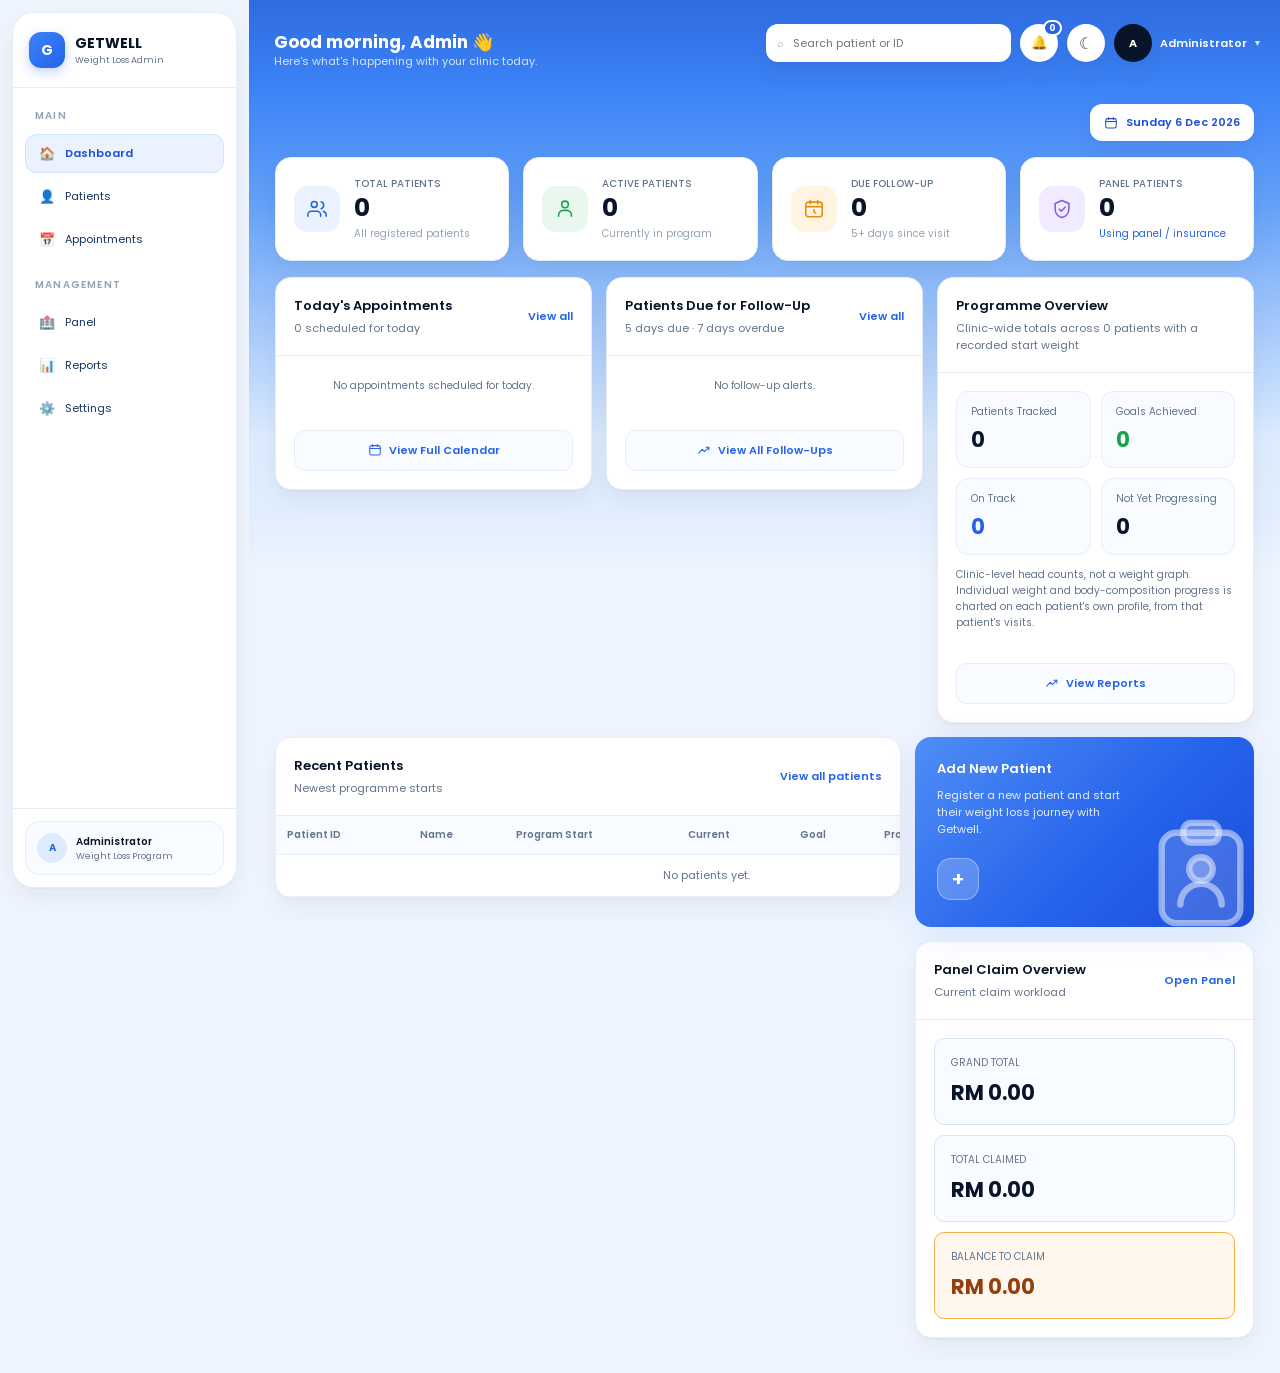
==== commit c431777f: "Add files via upload" ====
--- a/index.html
+++ b/index.html
@@ -1,4 +1,4 @@
-<!doctype html><html lang="en"><head><meta charset="utf-8"><meta name="viewport" content="width=device-width, initial-scale=1, viewport-fit=cover"><title>Dashboard | Getwell</title><link rel="stylesheet" href="styles.css?v=20260825-premium"><script src="app.js?v=20260825-premium"></script></head><body><div id="root"></div><script>
+<!doctype html><html lang="en"><head><meta charset="utf-8"><meta name="viewport" content="width=device-width, initial-scale=1, viewport-fit=cover"><title>Dashboard | Getwell</title><link rel="stylesheet" href="styles.css?v=20260831-progress"><script src="app.js?v=20260831-progress"></script></head><body><div id="root"></div><script>
 
 /* =========================================================
    GETWELL DASHBOARD
@@ -223,47 +223,45 @@
 
 
 /* ---------------------------------------------------------
-   PROGRAMME OVERVIEW
---------------------------------------------------------- */
-
-function programmeCardHtml(range){
-  const data = getwellProgrammeOverview(range);
-
-  const hasAverage = data.avgChange !== null && data.patients > 0;
-  const gained = hasAverage && data.avgChange > 0;
-
-  const delta = (data.deltaKg === null || data.deltaKg === undefined)
-    ? ""
-    : `<span class="prog-delta${data.deltaKg > 0 ? " up" : ""}">${data.deltaKg <= 0 ? "↓" : "↑"} ${Math.abs(data.deltaKg).toFixed(1)} kg</span>`;
+   PROGRAMME OVERVIEW  (clinic-level counts only)
+
+   The weight-change chart that used to live here has been
+   removed on purpose. It averaged the weight change of every
+   patient in the clinic into a single line, which looks like
+   one patient's weight journey but is not one.
+
+   The real progress chart now lives where it belongs: on the
+   patient's own profile, built only from that patient's own
+   visits (patient-profile.html -> "Weight Progress").
+
+   What is left here is a plain head count. Every number below
+   counts patients, never kilograms, so it cannot be misread
+   as somebody's weight curve.
+--------------------------------------------------------- */
+
+function programmeCardHtml(){
+  /* getwellProgrammeOverview() is unchanged in app.js; only its
+     goal/on-track counts are used now. The averaged series it
+     also returns is deliberately not rendered anywhere. */
+  const data = getwellProgrammeOverview("all");
+
+  const tracked = data.patients;
+  const needsAttention = Math.max(0, tracked - data.goalsAchieved - data.onTrack);
 
   return `
     <div class="card-head">
-      <div><h2>Programme Overview</h2><p>Across ${data.patients} patient${data.patients === 1 ? "" : "s"} with a recorded start weight</p></div>
-      <select class="prog-select" id="progRange" onchange="renderProgramme(this.value)" aria-label="Programme period">
-        <option value="month"${range === "month" ? " selected" : ""}>This Month</option>
-        <option value="quarter"${range === "quarter" ? " selected" : ""}>Last 3 Months</option>
-        <option value="all"${range === "all" ? " selected" : ""}>All Time</option>
-      </select>
+      <div>
+        <h2>Programme Overview</h2>
+        <p>Clinic-wide totals across ${tracked} patient${tracked === 1 ? "" : "s"} with a recorded start weight</p>
+      </div>
     </div>
 
     <div class="card-body">
-      <div class="prog-head">
-        <div>
-          <div class="kpi-label">AVERAGE WEIGHT CHANGE</div>
-          <div class="prog-metric">
-            <span class="prog-value" style="color:${hasAverage && !gained ? "var(--green)" : "var(--navy)"}">${hasAverage ? (data.avgChange > 0 ? "+" : "") + data.avgChange.toFixed(2) : "—"}</span>
-            <span class="prog-unit">kg</span>
-          </div>
+      <div class="prog-summary-grid">
+        <div class="prog-tile">
+          <div class="label">Patients Tracked</div>
+          <div class="value">${tracked}</div>
         </div>
-        <div>
-          ${delta}
-          ${delta ? `<div class="prog-note">vs previous period</div>` : ""}
-        </div>
-      </div>
-
-      ${getwellRenderMiniChart(data.series)}
-
-      <div class="prog-split">
         <div class="prog-tile">
           <div class="label">Goals Achieved</div>
           <div class="value good">${data.goalsAchieved}</div>
@@ -272,16 +270,26 @@
           <div class="label">On Track</div>
           <div class="value info">${data.onTrack}</div>
         </div>
-      </div>
+        <div class="prog-tile">
+          <div class="label">Not Yet Progressing</div>
+          <div class="value">${needsAttention}</div>
+        </div>
+      </div>
+
+      <p class="prog-explainer">
+        Clinic-level head counts, not a weight graph. Individual
+        weight and body-composition progress is charted on each
+        patient's own profile, from that patient's visits.
+      </p>
     </div>
 
     ${getwellFeatureEnabled("reports") ? `<a class="card-foot-link" href="reports.html">${ICONS.chart} View Reports</a>` : ""}
   `;
 }
 
-function renderProgramme(range){
+function renderProgramme(){
   const card = document.getElementById("progCard");
-  if(card) card.innerHTML = programmeCardHtml(range);
+  if(card) card.innerHTML = programmeCardHtml();
 }
 
 
@@ -392,7 +400,7 @@
    RENDER
 --------------------------------------------------------- */
 
-function renderDashboardPage(range){
+function renderDashboardPage(){
   const dateLabel = new Date().toLocaleDateString("en-GB", {
     weekday:"long", day:"numeric", month:"short", year:"numeric"
   });
@@ -422,11 +430,11 @@
   </div>
 `);
 
-  renderProgramme(range || "month");
+  renderProgramme();
   renderNotifications();
 }
 
-renderDashboardPage("month");
+renderDashboardPage();
 
 
 /* =========================================================
@@ -437,21 +445,19 @@
    "getwell:data-updated"; the dashboard recomputes its numbers
    and redraws itself here.
 
-   The Programme Overview period the user selected is read back
-   out of the <select> first so "Last 3 Months" is not reset to
-   "This Month" by a background sync.
+   The Programme Overview period selector was removed along
+   with the averaged weight chart, so there is no longer any
+   selection to preserve across a background sync.
 ========================================================= */
 
 getwellOnDataUpdated(() => {
-  const range = document.getElementById("progRange")?.value || "month";
   loadDashboardData();
-  renderDashboardPage(range);
+  renderDashboardPage();
 });
 
 getwellOnSettingsUpdated(() => {
-  const range = document.getElementById("progRange")?.value || "month";
   loadDashboardData();
-  renderDashboardPage(range);
+  renderDashboardPage();
 });
 
 </script></body></html>
--- a/styles.css
+++ b/styles.css
@@ -10,7 +10,7 @@
 .badge{display:inline-flex;align-items:center;gap:5px;border-radius:999px;padding:4px 8px;font-size:10px;font-weight:600}.badge.green{background:#ECFDF5;color:#15803D}.badge.gray{background:#F1F5F9;color:#475569}.badge.blue{background:#E8F2FF;color:#1D4ED8}.badge.orange{background:#FFF7ED;color:#C2410C}.badge.red{background:#FEF2F2;color:#B91C1C}.panel-chip{display:inline-flex;align-items:center;padding:5px 9px;border-radius:999px;background:#E8F2FF;border:1px solid #C7DFFF;color:#1D4ED8;font-size:10px;font-weight:600}
 .patient-hero{display:flex;justify-content:space-between;align-items:center;gap:20px;padding:18px 20px;background:#fff;border:1px solid var(--border);border-radius:12px;box-shadow:var(--shadow);margin-bottom:14px}.patient-main{display:flex;align-items:center;gap:14px}.patient-avatar{width:60px;height:60px;border-radius:14px;background:#DDEBFF;color:#2563EB;display:grid;place-items:center;font-weight:700;font-size:16px}.patient-heading h1{font-size:19px;margin:0 0 5px}.meta{display:flex;align-items:center;gap:7px;flex-wrap:wrap;font-size:10px;color:var(--muted)}.hero-details{display:flex;gap:25px}.hero-detail{display:flex;flex-direction:column;align-items:flex-end}.hero-label{font-size:10px;color:#94A3B8}.hero-value{font-size:10px;font-weight:600}
 .patient-tabs{display:flex;gap:20px;background:#fff;border:1px solid var(--border);border-radius:12px;padding:0 16px;margin:15px 0;overflow:auto}.patient-tabs button{border:0;background:transparent;padding:15px 5px 12px;font-size:10px;color:#355277;border-bottom:2px solid transparent;white-space:nowrap}.patient-tabs button.active{color:#1D4ED8;border-bottom-color:#2563EB;font-weight:600}
-.finance-grid{display:grid;grid-template-columns:repeat(3,1fr);gap:10px}.finance-card{padding:16px;border:1px solid var(--border);border-radius:10px;background:#F8FBFF}.finance-card .label{font-size:10px;color:#64748B}.finance-card .value{font-size:21px;font-weight:700;margin-top:6px}.balance{background:#FFF7ED;border-color:#F2B24A}.balance .value{color:#92400E}.breakdown{display:grid;grid-template-columns:repeat(4,1fr);gap:9px;margin-top:10px}.break{padding:12px;border:1px solid var(--border);border-radius:9px}.break span{font-size:10px;color:var(--muted)}.break strong{display:block;font-size:11px;margin-top:4px}
+.finance-grid{display:grid;grid-template-columns:repeat(3,1fr);gap:10px}.finance-card{padding:16px;border:1px solid var(--border);border-radius:10px;background:#F8FBFF}.finance-card .label{font-size:10px;color:#64748B}.finance-card .value{font-size:21px;font-weight:700;margin-top:6px}.balance{background:#FFF7ED;border-color:#F2B24A}.balance .value{color:#92400E}.breakdown{display:grid;grid-template-columns:repeat(5,minmax(0,1fr));gap:9px;margin-top:10px}.break{padding:12px;border:1px solid var(--border);border-radius:9px}.break span{font-size:10px;color:var(--muted)}.break strong{display:block;font-size:11px;margin-top:4px}
 .form-grid{display:grid;grid-template-columns:1fr 1fr;gap:10px}.form-group label{display:block;font-size:10px;color:#475569;margin-bottom:5px}.form-group input,.form-group select,.form-group textarea{width:100%;border:1px solid var(--border);border-radius:8px;background:#fff;height:36px;padding:0 9px;font-size:11px;outline:0;color:var(--navy)}.form-group textarea{height:88px;padding:8px;resize:vertical}.full{grid-column:1/-1}.claim-grid{display:grid;grid-template-columns:repeat(2,1fr);gap:10px}.claim-input{width:100%;height:35px;border:1px solid var(--border);border-radius:8px;padding:0 8px;font-size:11px;background:#fff;color:var(--navy);outline:0}
 .visit-section-title{font-size:12px;font-weight:600;color:var(--navy);margin:14px 0 10px;padding-bottom:7px;border-bottom:1px solid var(--border)}
 .modal-wrap{position:fixed;inset:0;background:rgba(15,23,42,.48);display:none;align-items:center;justify-content:center;z-index:60;padding:20px}.modal-wrap.show{display:flex}.modal{width:min(760px,96vw);max-height:92vh;overflow:auto;background:#fff;border-radius:13px;box-shadow:0 30px 80px rgba(15,23,42,.20)}.modal-head{padding:16px 18px;border-bottom:1px solid var(--border);display:flex;justify-content:space-between;align-items:center}.modal-head h2{margin:0;font-size:14px}.modal-head p{margin:4px 0 0;font-size:10px;color:var(--muted)}.modal-close{border:1px solid var(--border);background:#fff;width:31px;height:31px;border-radius:8px;font-size:18px;color:#475569}.modal-body{padding:18px}.modal-foot{padding:13px 18px;border-top:1px solid var(--border);display:flex;justify-content:flex-end;gap:8px}
@@ -2806,3 +2806,269 @@
     background:transparent !important;
   }
 }
+
+/* Financial breakdown: keep all five totals visible on smaller screens. */
+@media (max-width: 1100px){
+  .breakdown{grid-template-columns:repeat(3,minmax(0,1fr));}
+}
+@media (max-width: 720px){
+  .breakdown{grid-template-columns:repeat(2,minmax(0,1fr));}
+}
+@media (max-width: 480px){
+  .breakdown{grid-template-columns:1fr;}
+}
+
+/* =========================================================
+   PATIENT PROGRESS CHARTS
+   ---------------------------------------------------------
+   Weight Progress and Body Composition Progress on the
+   patient profile, plus the clinic-level Programme Overview
+   tiles that replaced the old averaged dashboard chart.
+
+   Same design language as the rest of the app: Poppins,
+   white cards, --border hairlines, --ink-blue series. Every
+   colour is taken from an existing variable so the dark
+   theme follows automatically.
+========================================================= */
+
+/* --- Dashboard: clinic-level summary (no chart) --- */
+
+.prog-summary-grid{
+  display:grid;
+  grid-template-columns:repeat(2,minmax(0,1fr));
+  gap:10px;
+}
+
+.prog-explainer{
+  margin:12px 0 0;
+  font-size:10px;
+  line-height:16px;
+  color:var(--muted);
+}
+
+/* --- Patient profile: summary stat row --- */
+
+.progress-card .card-body{padding:18px}
+
+.progress-summary{
+  display:grid;
+  grid-template-columns:repeat(5,minmax(0,1fr));
+  gap:10px;
+  margin-bottom:6px;
+}
+
+.progress-stat{
+  border:1px solid var(--border-light);
+  border-radius:12px;
+  padding:12px 14px;
+  background:var(--surface);
+  min-width:0;
+}
+
+.progress-stat .label{
+  font-size:10px;
+  color:var(--muted);
+}
+
+.progress-stat .value{
+  font-size:19px;
+  font-weight:700;
+  margin-top:4px;
+  line-height:1.2;
+}
+
+.progress-stat .value.good{color:var(--green)}
+.progress-stat .value.warn{color:var(--orange)}
+
+.progress-stat .note{
+  font-size:9.5px;
+  color:var(--muted);
+  margin-top:4px;
+  line-height:14px;
+}
+
+.progress-note{
+  margin:8px 0 0;
+  font-size:10px;
+  line-height:16px;
+  color:var(--muted);
+}
+
+/* --- Metric selector --- */
+
+.metric-picker{
+  display:flex;
+  align-items:center;
+  gap:9px;
+  flex-wrap:wrap;
+  margin-bottom:4px;
+}
+
+.metric-picker label{
+  font-size:10px;
+  font-weight:600;
+  color:var(--muted);
+  letter-spacing:.04em;
+  text-transform:uppercase;
+}
+
+.metric-select{
+  height:34px;
+  min-width:180px;
+  border:1px solid var(--border);
+  border-radius:9px;
+  background:var(--card);
+  color:var(--navy);
+  font-family:inherit;
+  font-size:11px;
+  font-weight:600;
+  padding:0 10px;
+  outline:0;
+}
+
+.metric-current{
+  font-size:10px;
+  font-weight:600;
+  color:var(--ink-blue,#2563EB);
+  background:var(--surface);
+  border:1px solid var(--border-light);
+  border-radius:999px;
+  padding:5px 10px;
+}
+
+/* --- The chart itself --- */
+
+.gw-chart-wrap{
+  width:100%;
+  margin:12px 0 2px;
+  overflow:hidden;
+}
+
+.gw-chart{
+  display:block;
+  width:100%;
+  height:auto;
+  max-height:340px;
+  overflow:visible;
+}
+
+.gw-chart .gw-grid{stroke:var(--border-light);stroke-width:1}
+.gw-chart .gw-axis-line{stroke:var(--border);stroke-width:1}
+
+/* Sized in viewBox units, handed down from
+   getwellChartLayout() so labels stay legible on a phone. */
+.gw-chart .gw-axis-text{
+  fill:var(--muted);
+  font-size:var(--gw-axis-size,10px);
+  font-family:Poppins,Arial,sans-serif;
+}
+
+.gw-chart .gw-axis-title{
+  fill:var(--muted);
+  font-size:var(--gw-title-size,10.5px);
+  font-weight:600;
+  font-family:Poppins,Arial,sans-serif;
+}
+
+.gw-chart .gw-series-area{fill:url(#gwProgressFill);stroke:none}
+
+.gw-chart .gw-series-line{
+  fill:none;
+  stroke:var(--ink-blue,#2563EB);
+  stroke-width:2.4;
+  stroke-linejoin:round;
+  stroke-linecap:round;
+}
+
+.gw-chart .gw-dot{
+  fill:var(--card,#fff);
+  stroke:var(--ink-blue,#2563EB);
+  stroke-width:2.2;
+  transition:r .12s ease;
+}
+
+.gw-chart .gw-dot-hit{
+  fill:transparent;
+  stroke:none;
+  cursor:pointer;
+  outline:none;
+}
+
+/* The hit circle is painted after the visible dot, so the
+   enlargement is driven from the group, not a sibling. */
+.gw-chart .gw-point:hover .gw-dot,
+.gw-chart .gw-point:focus-within .gw-dot{r:6.5}
+
+.gw-chart .gw-reference{
+  stroke:var(--green);
+  stroke-width:1.6;
+  stroke-dasharray:6 5;
+  opacity:.85;
+}
+
+.gw-chart .gw-reference-text{
+  fill:var(--green);
+  font-size:var(--gw-axis-size,10px);
+  font-weight:600;
+  font-family:Poppins,Arial,sans-serif;
+}
+
+/* --- Hover tooltip (one shared node on <body>) --- */
+
+.gw-chart-tooltip{
+  position:fixed;
+  z-index:120;
+  display:none;
+  flex-direction:column;
+  gap:2px;
+  min-width:120px;
+  padding:8px 10px;
+  border-radius:9px;
+  background:var(--navy);
+  color:#fff;
+  font-family:Poppins,Arial,sans-serif;
+  font-size:10px;
+  line-height:15px;
+  box-shadow:0 12px 30px rgba(15,23,42,.24);
+  pointer-events:none;
+}
+
+.gw-chart-tooltip.show{display:flex}
+
+.gw-chart-tooltip-title{opacity:.78}
+
+.gw-chart-tooltip-value{
+  font-size:13px;
+  font-weight:700;
+}
+
+.gw-chart-tooltip-note{opacity:.7}
+
+html[data-theme="dark"] .gw-chart-tooltip{
+  background:#F8FAFC;
+  color:#0D1424;
+  box-shadow:0 12px 30px rgba(0,0,0,.45);
+}
+
+html[data-theme="dark"] .gw-chart .gw-dot{fill:#151E30}
+html[data-theme="dark"] .progress-stat{background:#151E30;border-color:#334155}
+html[data-theme="dark"] .metric-select{background:#101827;border-color:#3B4A61;color:#F8FAFC}
+html[data-theme="dark"] .metric-current{background:#151E30;border-color:#334155;color:#60A5FA}
+
+/* --- Smaller screens --- */
+
+@media (max-width:1100px){
+  .progress-summary{grid-template-columns:repeat(3,minmax(0,1fr))}
+}
+
+@media (max-width:760px){
+  .progress-summary{grid-template-columns:repeat(2,minmax(0,1fr))}
+  .prog-summary-grid{grid-template-columns:repeat(2,minmax(0,1fr))}
+  .gw-chart{max-height:none}
+  .metric-select{min-width:0;flex:1}
+}
+
+@media (max-width:440px){
+  .progress-summary{grid-template-columns:1fr}
+  .progress-stat .value{font-size:17px}
+}
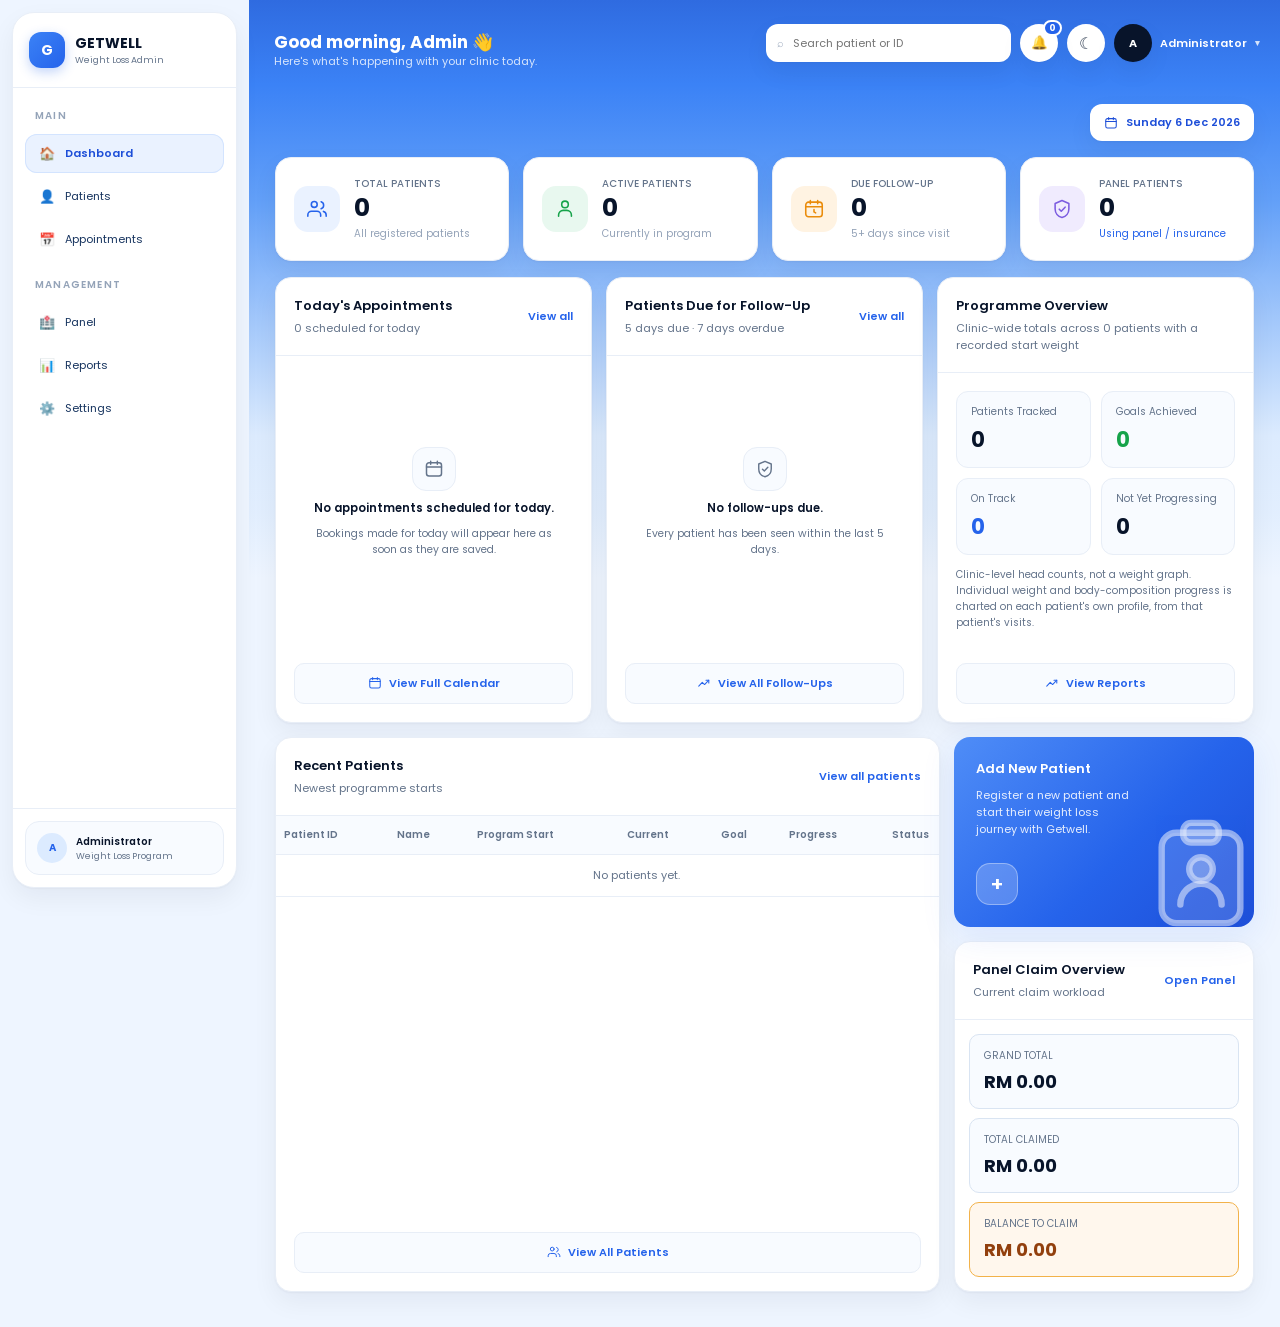
==== commit b03e6425: "Add files via upload" ====
--- a/index.html
+++ b/index.html
@@ -1,4 +1,4 @@
-<!doctype html><html lang="en"><head><meta charset="utf-8"><meta name="viewport" content="width=device-width, initial-scale=1, viewport-fit=cover"><title>Dashboard | Getwell</title><link rel="stylesheet" href="styles.css?v=20260831-progress"><script src="app.js?v=20260831-progress"></script></head><body><div id="root"></div><script>
+<!doctype html><html lang="en"><head><meta charset="utf-8"><meta name="viewport" content="width=device-width, initial-scale=1, viewport-fit=cover"><title>Dashboard | Getwell</title><link rel="stylesheet" href="styles.css?v=20260831-dashboard"><script src="app.js?v=20260831-dashboard"></script></head><body><div id="root"></div><script>
 
 /* =========================================================
    GETWELL DASHBOARD
@@ -59,6 +59,24 @@
 
 const kpiIcon = (name, tone) =>
   `<div class="kpi-icon ${tone}">${ICONS[name]}</div>`;
+
+
+/*
+  EMPTY STATES
+
+  A card whose list is empty used to render a single line of
+  grey text, which left the rest of a stretched card looking
+  broken. This fills the card's content area with a centred
+  icon, a heading and one line of context, so "nothing to do
+  today" reads as a deliberate state rather than a failure to
+  load.
+*/
+const dashEmpty = (icon, title, note) => `
+  <div class="dash-empty">
+    <div class="dash-empty-icon">${ICONS[icon]}</div>
+    <div class="dash-empty-title">${title}</div>
+    <div class="dash-empty-note">${note}</div>
+  </div>`;
 
 
 /* ---------------------------------------------------------
@@ -153,14 +171,14 @@
 const appointmentsToday = todaysAppointments();
 
 return getwellFeatureEnabled("appointments") ? `
-  <div class="card">
+  <div class="card dash-card">
     <div class="card-head">
       <div><h2>Today's Appointments</h2><p>${appointmentsToday.length} scheduled for today</p></div>
       <a class="card-link" href="appointments.html">View all</a>
     </div>
 
-    <div>
-      ${appointmentsToday.slice(0,5).map(row => `
+    <div class="dash-card-body">
+      ${appointmentsToday.slice(0,6).map(row => `
         <div class="row" role="button" tabindex="0"
              onclick="location.href='patient-profile.html?patient=${encodeURIComponent(row.patient.id)}'"
              onkeydown="if(event.key==='Enter'){location.href='patient-profile.html?patient=${encodeURIComponent(row.patient.id)}'}">
@@ -171,7 +189,11 @@
           </div>
           <span class="badge ${row.status === "Completed" ? "green" : row.status === "No Show" ? "red" : row.status === "Cancelled" ? "gray" : "blue"}">${escapeHtml(row.status)}</span>
         </div>
-      `).join("") || `<div class="notif-empty">No appointments scheduled for today.</div>`}
+      `).join("") || dashEmpty(
+        "calendar",
+        "No appointments scheduled for today.",
+        "Bookings made for today will appear here as soon as they are saved."
+      )}
     </div>
 
     <a class="card-foot-link" href="appointments.html">${ICONS.calendar} View Full Calendar</a>
@@ -193,14 +215,14 @@
 
 function buildFollowUpCard(){
 return ds.showAttention !== false ? `
-  <div class="card">
+  <div class="card dash-card">
     <div class="card-head">
-      <div><h2>Patients Due for Follow-Up</h2><p>${followUpConfig.dueAfterDays} days due · ${followUpConfig.overdueAfterDays} days overdue</p></div>
+      <div><h2>Patients Due for Follow-Up</h2><p>${al.length ? al.length + " due · " : ""}${followUpConfig.dueAfterDays} days due · ${followUpConfig.overdueAfterDays} days overdue</p></div>
       <a class="card-link" href="patients.html">View all</a>
     </div>
 
-    <div>
-      ${al.slice(0,5).map(alert => {
+    <div class="dash-card-body">
+      ${al.slice(0,6).map(alert => {
         const patient = getPatient(alert.id) || {id:alert.id, name:alert.name};
         return `
         <div class="row" role="button" tabindex="0"
@@ -213,7 +235,11 @@
           </div>
           <span class="follow-flag ${alert.level}">${escapeHtml(overdueLabel(alert))}</span>
         </div>`;
-      }).join("") || `<div class="notif-empty">No follow-up alerts.</div>`}
+      }).join("") || dashEmpty(
+        "shield",
+        "No follow-ups due.",
+        `Every patient has been seen within the last ${followUpConfig.dueAfterDays} days.`
+      )}
     </div>
 
     <a class="card-foot-link" href="patients.html">${ICONS.chart} View All Follow-Ups</a>
@@ -309,12 +335,16 @@
 }
 
 function buildRecentCard(){
+/* Seven rather than six: the bottom row now stretches to the
+   height of the CTA + Panel column beside it, and one more row
+   of real patients is a better use of that space than another
+   centimetre of white. */
 const recentPatients = ps.slice().sort((a,b) =>
   String(b.startDate || "").localeCompare(String(a.startDate || ""))
-).slice(0,6);
+).slice(0,7);
 
 return getwellFeatureEnabled("patients") ? `
-  <div class="card">
+  <div class="card dash-card">
     <div class="card-head">
       <div><h2>Recent Patients</h2><p>Newest programme starts</p></div>
       <a class="card-link" href="patients.html">View all patients</a>
@@ -357,6 +387,8 @@
         </tbody>
       </table>
     </div>
+
+    <a class="card-foot-link" href="patients.html">${ICONS.people} View All Patients</a>
   </div>
 ` : "";
 }
@@ -418,7 +450,7 @@
   <div class="dash-grid">
     ${buildAppointmentsCard()}
     ${buildFollowUpCard()}
-    <div class="card prog-card" id="progCard"></div>
+    <div class="card prog-card dash-card" id="progCard"></div>
   </div>
 
   <div class="dash-grid-2">
--- a/styles.css
+++ b/styles.css
@@ -3072,3 +3072,365 @@
   .progress-summary{grid-template-columns:1fr}
   .progress-stat .value{font-size:17px}
 }
+
+/* =========================================================
+   DASHBOARD LAYOUT BALANCE
+   ---------------------------------------------------------
+   The dashboard used to lay its main row out with
+   `align-items:start`, so each card kept its natural height.
+   Programme Overview is intrinsically the tallest of the
+   three, which left Today's Appointments and Patients Due
+   for Follow-Up ending early and a large empty band across
+   the bottom of the row — the same thing happened under
+   Recent Patients, which is shorter than the CTA + Panel
+   column beside it.
+
+   The fix is structural rather than dimensional: the row
+   stretches, each card becomes a flex column, the content
+   area is the part that grows, and the footer button stays
+   pinned to the bottom. No card is given a fixed height;
+   the only sizing hint is a min-height so a quiet clinic
+   day still produces a card of deliberate size instead of a
+   sliver.
+
+   Nothing here changes what the dashboard reads or writes.
+========================================================= */
+
+/* --- Main row: three cards, one shared height --- */
+
+.dash-grid{
+  align-items:stretch;
+}
+
+.dash-grid-2{
+  align-items:stretch;
+}
+
+/*
+  A floor, not a fixed height. The cards still grow past this
+  whenever their content needs the room; it only stops a day
+  with no appointments and no follow-ups from collapsing the
+  row into three stubs. Scales with the viewport so 1366 and
+  1920 both look deliberate.
+*/
+.dash-grid > .dash-card{
+  min-height:clamp(320px, 25vw, 430px);
+}
+
+/* --- Card internals: head fixed, body grows, footer pinned --- */
+
+.dash-card{
+  display:flex;
+  flex-direction:column;
+  min-height:0;
+}
+
+.dash-card > .card-head{
+  flex:0 0 auto;
+}
+
+/*
+  The scrollable middle. min-height:0 is what actually lets a
+  flex child shrink below its content and scroll — without it
+  the card would grow instead and the row would lose its
+  shared height again.
+*/
+.dash-card-body{
+  flex:1 1 auto;
+  min-height:0;
+  display:flex;
+  flex-direction:column;
+  overflow-y:auto;
+  overscroll-behavior:contain;
+}
+
+.dash-card-body > .row{
+  flex:0 0 auto;
+}
+
+/* Card body of Programme Overview and any other .card-body
+   sitting inside a stretched dashboard card. */
+.dash-card > .card-body{
+  flex:1 1 auto;
+  min-height:0;
+  display:flex;
+  flex-direction:column;
+  gap:12px;
+}
+
+/* Recent Patients: the table is the part that takes the slack. */
+.dash-card > .table-wrap{
+  flex:1 1 auto;
+  min-height:0;
+  overflow:auto;
+}
+
+/* .card-foot-link keeps its own 14px top margin, so the
+   growing body above it already puts it at the bottom. */
+.dash-card > .card-foot-link{
+  flex:0 0 auto;
+}
+
+/* A quiet scrollbar, so a long list does not shout. */
+.dash-card-body::-webkit-scrollbar,
+.dash-card > .table-wrap::-webkit-scrollbar{
+  width:8px;
+  height:8px;
+}
+
+.dash-card-body::-webkit-scrollbar-thumb,
+.dash-card > .table-wrap::-webkit-scrollbar-thumb{
+  background:var(--border);
+  border-radius:999px;
+}
+
+.dash-card-body::-webkit-scrollbar-track,
+.dash-card > .table-wrap::-webkit-scrollbar-track{
+  background:transparent;
+}
+
+/* --- Programme Overview: tiles take the spare height --- */
+
+.prog-card .prog-summary-grid{
+  flex:1 1 auto;
+  grid-auto-rows:minmax(0,1fr);
+  align-content:stretch;
+}
+
+.prog-card .prog-tile{
+  display:flex;
+  flex-direction:column;
+  justify-content:center;
+}
+
+.prog-card .prog-explainer{
+  flex:0 0 auto;
+  margin-top:auto;
+}
+
+/* --- Intentional empty states --- */
+
+.dash-empty{
+  flex:1 1 auto;
+  display:flex;
+  flex-direction:column;
+  align-items:center;
+  justify-content:center;
+  gap:9px;
+  padding:26px 20px;
+  text-align:center;
+}
+
+.dash-empty-icon{
+  width:44px;
+  height:44px;
+  border-radius:14px;
+  display:grid;
+  place-items:center;
+  background:var(--surface);
+  border:1px solid var(--border-light);
+  color:var(--muted);
+}
+
+.dash-empty-icon svg{
+  width:20px;
+  height:20px;
+}
+
+.dash-empty-title{
+  font-size:11.5px;
+  font-weight:600;
+  color:var(--navy);
+}
+
+.dash-empty-note{
+  font-size:10.5px;
+  line-height:16px;
+  color:var(--muted);
+  max-width:250px;
+}
+
+html[data-theme="dark"] .dash-empty-icon{
+  background:#1B263A;
+  border-color:#334155;
+  color:#B8C4D4;
+}
+
+/* --- Bottom row: Recent Patients vs the CTA / Panel column --- */
+
+.dash-side{
+  height:100%;
+}
+
+/*
+  The gradient CTA absorbs whatever slack the right column
+  has, and its "+" drops to the bottom of the card, so the
+  extra height reads as design rather than padding.
+*/
+.dash-side > .cta-card{
+  flex:1 1 auto;
+  display:flex;
+  flex-direction:column;
+  min-height:190px;
+}
+
+.dash-side > .cta-card .cta-plus{
+  margin-top:auto;
+}
+
+.dash-side > .card{
+  flex:0 0 auto;
+}
+
+/* --- Responsive --- */
+
+@media (max-width:1180px){
+  /* Programme Overview goes full width here, so a tall
+     minimum would only reintroduce empty space. */
+  .dash-grid .prog-card{
+    min-height:0;
+  }
+
+  .dash-grid > .dash-card{
+    min-height:clamp(300px, 34vw, 380px);
+  }
+}
+
+@media (max-width:900px){
+  /* Single column: every card sizes to its own content and
+     nothing is trapped behind an inner scrollbar. */
+  .dash-grid > .dash-card,
+  .dash-grid-2 > .dash-card{
+    min-height:0;
+  }
+
+  .dash-card-body{
+    overflow-y:visible;
+  }
+
+  .dash-side > .cta-card{
+    flex:0 0 auto;
+  }
+}
+
+/*
+  The Panel Claim Overview stacks its three totals vertically
+  in the narrow dashboard column, which made the right-hand
+  column noticeably taller than Recent Patients beside it.
+  Tightening the tiles here (dashboard side column only —
+  the Panel page and the patient profile keep the roomier
+  version) brings the two columns to a similar natural
+  height, and the gradient CTA above absorbs whatever
+  difference is left.
+*/
+.dash-side .finance-card{
+  padding:13px 14px;
+}
+
+.dash-side .finance-card .value{
+  font-size:18px;
+  margin-top:4px;
+}
+
+.dash-side .finance-stack{
+  gap:9px;
+}
+
+.dash-side .card-body{
+  padding:14px;
+}
+
+/* ---------------------------------------------------------
+   RECENT PATIENTS TABLE — fit the row without scrolling
+
+   The compact table declares min-width:860px and never
+   wraps, so at 1366 and 1440 it scrolled sideways inside its
+   card and the Status / Open columns were cut off. Two
+   changes, both presentational:
+
+   1. the bottom row gives Recent Patients more of the width
+      (the right-hand column only needs room for the CTA and
+      three stacked totals);
+   2. the dashboard copy of the table uses tighter cell
+      padding and a narrower progress meter.
+
+   Measured: every column now fits inside the card with no
+   sideways scroll at 1366, 1440, 1600 and 1920. Below about
+   1300 it scrolls exactly as it always did, and under 900 the
+   row stacks.
+--------------------------------------------------------- */
+
+.dash-grid-2{
+  grid-template-columns:minmax(0,2.4fr) minmax(300px,1fr);
+}
+
+.dash-grid-2 .table.compact{
+  min-width:720px;
+}
+
+.dash-grid-2 .table.compact th,
+.dash-grid-2 .table.compact td{
+  padding-left:8px;
+  padding-right:8px;
+}
+
+.dash-grid-2 .table.compact .progress-cell{
+  min-width:84px;
+  gap:6px;
+}
+
+.dash-grid-2 .table.compact .progress-track{
+  min-width:40px;
+}
+
+@media (max-width:900px){
+  .dash-grid-2{
+    grid-template-columns:1fr;
+  }
+}
+
+/* ---------------------------------------------------------
+   GRIDS THAT FIT THE CARDS THAT ARE ACTUALLY THERE
+
+   Settings can switch individual KPIs and dashboard cards
+   off. With fixed `repeat(4,1fr)` / `repeat(3,1fr)` tracks
+   the hidden card left an empty column behind — the exact
+   "cards floating in a big empty area" effect, but caused by
+   configuration rather than content.
+
+   auto-fit collapses the tracks nobody is using, so three
+   KPIs spread across the full width as three, and two main
+   cards spread as two. The minimums are sized so a full set
+   still lands on one row at 1024 (KPIs) and 1180 (main row);
+   the breakpoints below are the existing ones, restated here
+   because this block comes last in the file.
+--------------------------------------------------------- */
+
+.kpi-grid{
+  grid-template-columns:repeat(auto-fit,minmax(160px,1fr));
+}
+
+.dash-grid{
+  grid-template-columns:repeat(auto-fit,minmax(280px,1fr));
+}
+
+@media (max-width:1180px){
+  /* Programme Overview still spans the full row here, from
+     the original breakpoint further up this file. */
+  .dash-grid{
+    grid-template-columns:repeat(auto-fit,minmax(320px,1fr));
+  }
+}
+
+@media (max-width:1024px){
+  .kpi-grid{
+    grid-template-columns:repeat(2,minmax(0,1fr));
+  }
+}
+
+@media (max-width:900px){
+  .dash-grid,
+  .dash-grid-2{
+    grid-template-columns:1fr;
+  }
+}
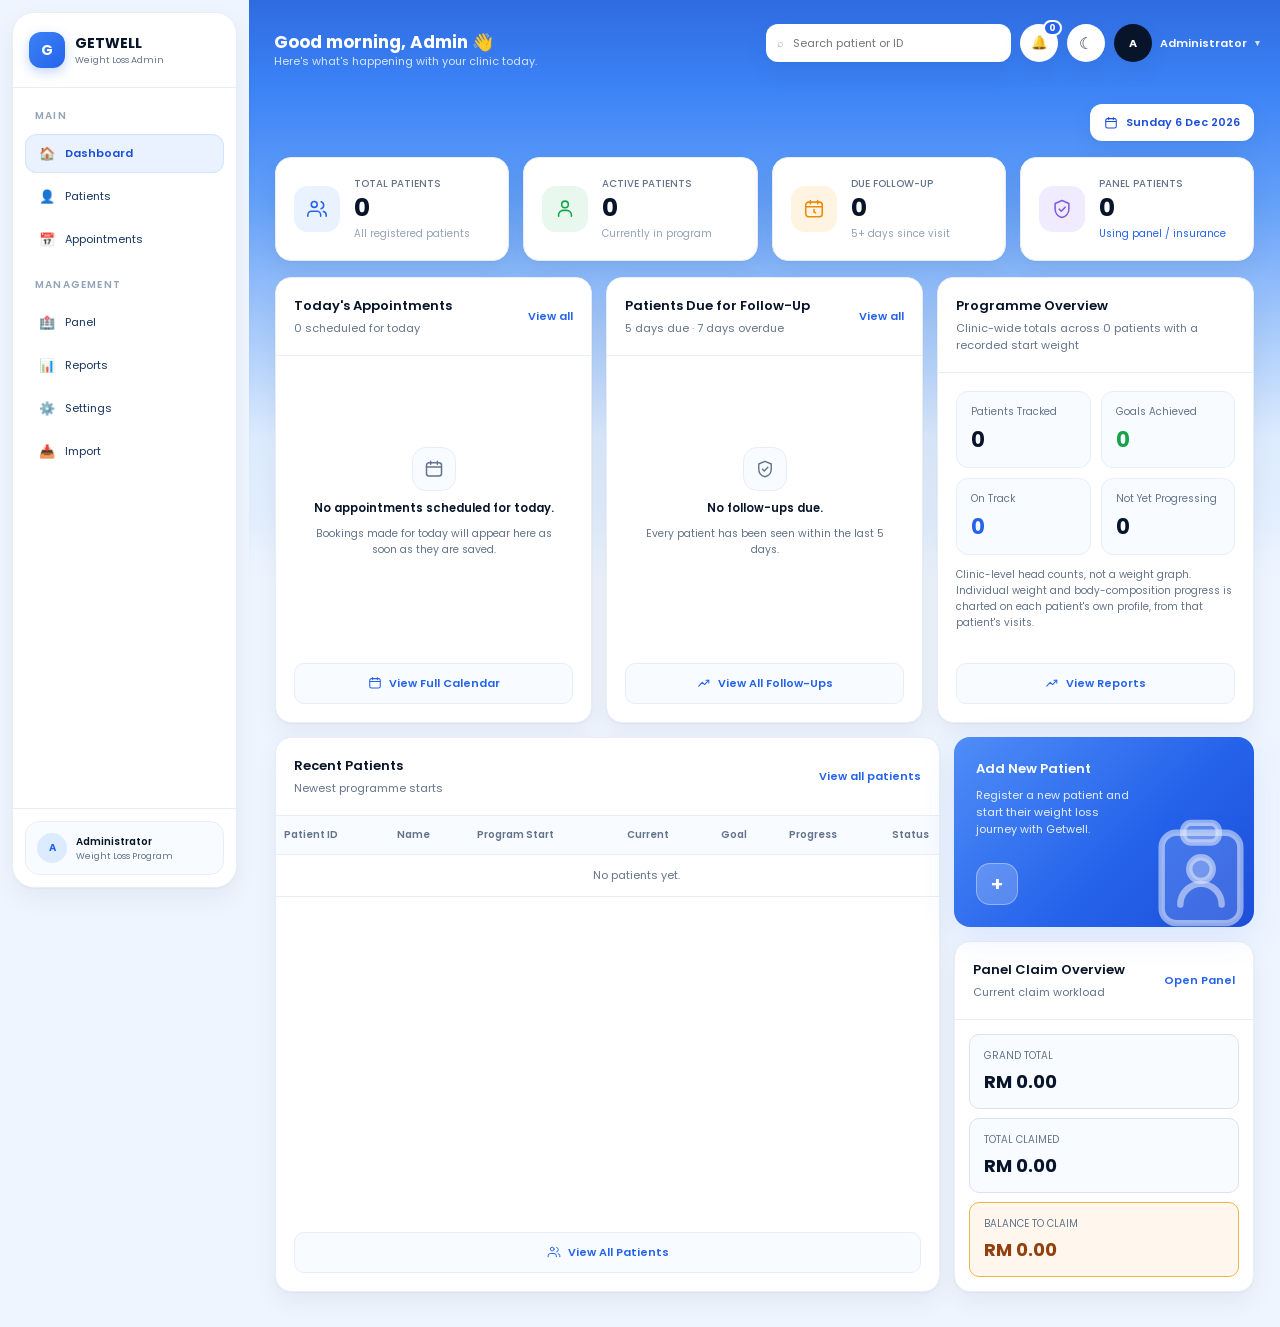
==== commit 8761a5dd: "Add files via upload" ====
--- a/index.html
+++ b/index.html
@@ -1,4 +1,4 @@
-<!doctype html><html lang="en"><head><meta charset="utf-8"><meta name="viewport" content="width=device-width, initial-scale=1, viewport-fit=cover"><title>Dashboard | Getwell</title><link rel="stylesheet" href="styles.css?v=20260831-dashboard"><script src="app.js?v=20260831-dashboard"></script></head><body><div id="root"></div><script>
+<!doctype html><html lang="en"><head><meta charset="utf-8"><meta name="viewport" content="width=device-width, initial-scale=1, viewport-fit=cover"><title>Dashboard | Getwell</title><link rel="stylesheet" href="styles.css?v=20260905-excel-import"><script src="app.js?v=20260905-excel-import"></script></head><body><div id="root"></div><script>
 
 /* =========================================================
    GETWELL DASHBOARD
--- a/styles.css
+++ b/styles.css
@@ -3434,3 +3434,306 @@
     grid-template-columns:1fr;
   }
 }
+
+/* =========================================================
+   BODY COMPOSITION AREA
+   ---------------------------------------------------------
+   The Arboleaf review grid in the visit form, the two-visit
+   comparison, and the single-reading state. Same design
+   language as everything else: Poppins, white cards, --border
+   hairlines, --ink-blue accents, dark theme following the
+   existing variables.
+========================================================= */
+
+/* --- section band above the progress cards --- */
+
+.section-band{
+  display:flex;
+  flex-direction:column;
+  gap:3px;
+  margin:20px 0 0;
+  padding:0 2px;
+}
+
+.section-band h2{
+  margin:0;
+  font-size:14px;
+  font-weight:700;
+}
+
+.section-band p{
+  margin:0;
+  font-size:10.5px;
+  line-height:16px;
+  color:var(--muted);
+}
+
+/* --- Arboleaf review grid (Add / Edit Visit) --- */
+
+.arb-review{
+  margin-top:12px;
+  border:1px solid var(--border);
+  border-radius:12px;
+  background:var(--surface);
+  padding:14px;
+}
+
+.arb-review-head{
+  display:flex;
+  align-items:flex-start;
+  justify-content:space-between;
+  gap:12px;
+  flex-wrap:wrap;
+  margin-bottom:12px;
+}
+
+.arb-review-head strong{
+  display:block;
+  font-size:11.5px;
+}
+
+.arb-review-head span{
+  display:block;
+  margin-top:3px;
+  font-size:10px;
+  line-height:15px;
+  color:var(--muted);
+  max-width:52ch;
+}
+
+.arb-grid{
+  display:grid;
+  grid-template-columns:repeat(auto-fit,minmax(150px,1fr));
+  gap:9px;
+}
+
+.arb-grid-extra{
+  margin-top:9px;
+  padding-top:12px;
+  border-top:1px dashed var(--border);
+}
+
+.arb-field{
+  position:relative;
+  min-width:0;
+}
+
+.arb-field label{
+  display:block;
+  font-size:9.5px;
+  line-height:14px;
+  color:#475569;
+  margin-bottom:4px;
+}
+
+.arb-field label span{
+  color:var(--muted);
+}
+
+.arb-field input{
+  width:100%;
+  height:34px;
+  border:1px solid var(--border);
+  border-radius:8px;
+  background:var(--card);
+  padding:0 9px;
+  font-family:inherit;
+  font-size:11px;
+  color:var(--navy);
+  outline:0;
+}
+
+.arb-field input:focus{
+  border-color:var(--ink-blue,#2563EB);
+}
+
+/* A reading the reader could not confirm against the report's
+   own printed normal range. */
+.arb-field.flagged input{
+  border-color:var(--orange);
+  background:#FFFBF3;
+}
+
+.arb-flag{
+  position:absolute;
+  top:0;
+  right:0;
+  font-size:8.5px;
+  font-weight:700;
+  letter-spacing:.04em;
+  text-transform:uppercase;
+  color:#B45309;
+  background:var(--tint-amber,#FEF3C7);
+  border-radius:999px;
+  padding:2px 6px;
+}
+
+/* --- two-visit comparison --- */
+
+.compare-picker{
+  display:flex;
+  align-items:flex-end;
+  gap:10px;
+  flex-wrap:wrap;
+  margin-bottom:14px;
+}
+
+.compare-field{
+  flex:1 1 210px;
+  min-width:0;
+}
+
+.compare-field label{
+  display:block;
+  font-size:10px;
+  font-weight:600;
+  color:var(--muted);
+  letter-spacing:.04em;
+  text-transform:uppercase;
+  margin-bottom:5px;
+}
+
+.compare-field .metric-select{
+  width:100%;
+}
+
+.compare-with{
+  font-size:10.5px;
+  font-weight:600;
+  color:var(--muted);
+  padding-bottom:10px;
+}
+
+.compare-report{
+  height:34px;
+  flex:0 0 auto;
+}
+
+.compare-summary{
+  display:grid;
+  grid-template-columns:repeat(auto-fit,minmax(150px,1fr));
+  gap:10px;
+}
+
+.compare-stat{
+  border:1px solid var(--border-light);
+  border-radius:12px;
+  padding:12px 14px;
+  background:var(--surface);
+  min-width:0;
+}
+
+.compare-stat .label{
+  font-size:10px;
+  color:var(--muted);
+}
+
+.compare-stat .value{
+  font-size:19px;
+  font-weight:700;
+  margin-top:4px;
+  line-height:1.2;
+}
+
+.compare-stat .value.good{color:var(--green)}
+.compare-stat .value.warn{color:var(--orange)}
+
+.compare-stat .note{
+  font-size:9.5px;
+  line-height:14px;
+  color:var(--muted);
+  margin-top:4px;
+}
+
+.compare-unit{
+  color:var(--muted);
+  font-weight:400;
+}
+
+/* Green means progress for THAT measurement: losing fat is
+   progress, losing muscle is not. */
+.table .change-good{color:var(--green);font-weight:600}
+.table .change-warn{color:var(--orange);font-weight:600}
+
+/* Supplementary metrics sit quieter than the twelve core ones. */
+.table tr.compare-extra td:first-child{color:var(--muted)}
+
+/* --- a metric with only one reading --- */
+
+.single-reading{
+  display:flex;
+  flex-direction:column;
+  align-items:center;
+  justify-content:center;
+  gap:8px;
+  text-align:center;
+  padding:30px 20px;
+  border:1px dashed var(--border);
+  border-radius:12px;
+  background:var(--surface);
+  margin:12px 0 2px;
+}
+
+.single-reading-value{
+  font-size:26px;
+  font-weight:700;
+  color:var(--ink-blue,#2563EB);
+}
+
+.single-reading-note{
+  font-size:10.5px;
+  line-height:16px;
+  color:var(--muted);
+  max-width:46ch;
+}
+
+/* --- dark theme --- */
+
+html[data-theme="dark"] .arb-review{background:#151E30;border-color:#334155}
+html[data-theme="dark"] .arb-field input{background:#101827;border-color:#3B4A61;color:#F8FAFC}
+html[data-theme="dark"] .arb-field.flagged input{background:#2A2013;border-color:#9A6A22}
+html[data-theme="dark"] .arb-field label{color:#CBD5E1}
+html[data-theme="dark"] .arb-flag{background:#3B2D13;color:#FCD34D}
+html[data-theme="dark"] .compare-stat{background:#151E30;border-color:#334155}
+html[data-theme="dark"] .single-reading{background:#151E30;border-color:#334155}
+html[data-theme="dark"] .section-band h2{color:#F8FAFC}
+
+/* --- smaller screens --- */
+
+@media (max-width:760px){
+  .compare-picker{flex-direction:column;align-items:stretch}
+  .compare-with{padding:0;text-align:center}
+  .compare-report{width:100%}
+  .arb-grid{grid-template-columns:repeat(auto-fit,minmax(130px,1fr))}
+}
+
+/* =========================================================
+   NEXT EXPECTED — EDITABLE DATE + CONFIRMED / EXPECTED FLAG
+   ---------------------------------------------------------
+   New classes only. Nothing above this block is modified, so
+   every existing page, table, colour and spacing is untouched.
+========================================================= */
+.next-expected{display:flex;flex-direction:column;gap:4px;align-items:flex-start}
+.next-expected-line{display:inline-flex;align-items:center;gap:6px}
+.next-expected-date{font-size:11px;font-weight:600}
+.next-expected-edit{
+  border:1px solid var(--border);
+  background:var(--card);
+  width:22px;height:22px;padding:0;line-height:1;
+  border-radius:6px;font-size:11px;cursor:pointer;color:var(--muted);
+  display:inline-flex;align-items:center;justify-content:center;
+  transition:background .15s ease,border-color .15s ease,color .15s ease;
+}
+.next-expected-edit:hover{background:#EAF2FF;border-color:#C7DFFF;color:#1D4ED8}
+.next-expected-flag{
+  display:inline-flex;align-items:center;
+  padding:3px 7px;border-radius:999px;
+  font-size:9.5px;font-weight:600;
+  border:1px solid transparent;white-space:nowrap;
+}
+.next-expected-flag.expected{color:#475569;background:#F1F5F9;border-color:#E2E8F0}
+.next-expected-flag.confirmed{color:#15803D;background:#ECFDF5;border-color:#A7F3D0}
+html[data-theme="dark"] .next-expected-edit{background:#151E30;border-color:#3B4A61;color:#CBD5E1}
+html[data-theme="dark"] .next-expected-edit:hover{background:#15365C;border-color:#2F65A0;color:#93C5FD}
+html[data-theme="dark"] .next-expected-flag.expected{color:#D1D9E4;background:#26344A;border-color:#3B4A61}
+html[data-theme="dark"] .next-expected-flag.confirmed{color:#86EFAC;background:#102A1A;border-color:#1F5133}
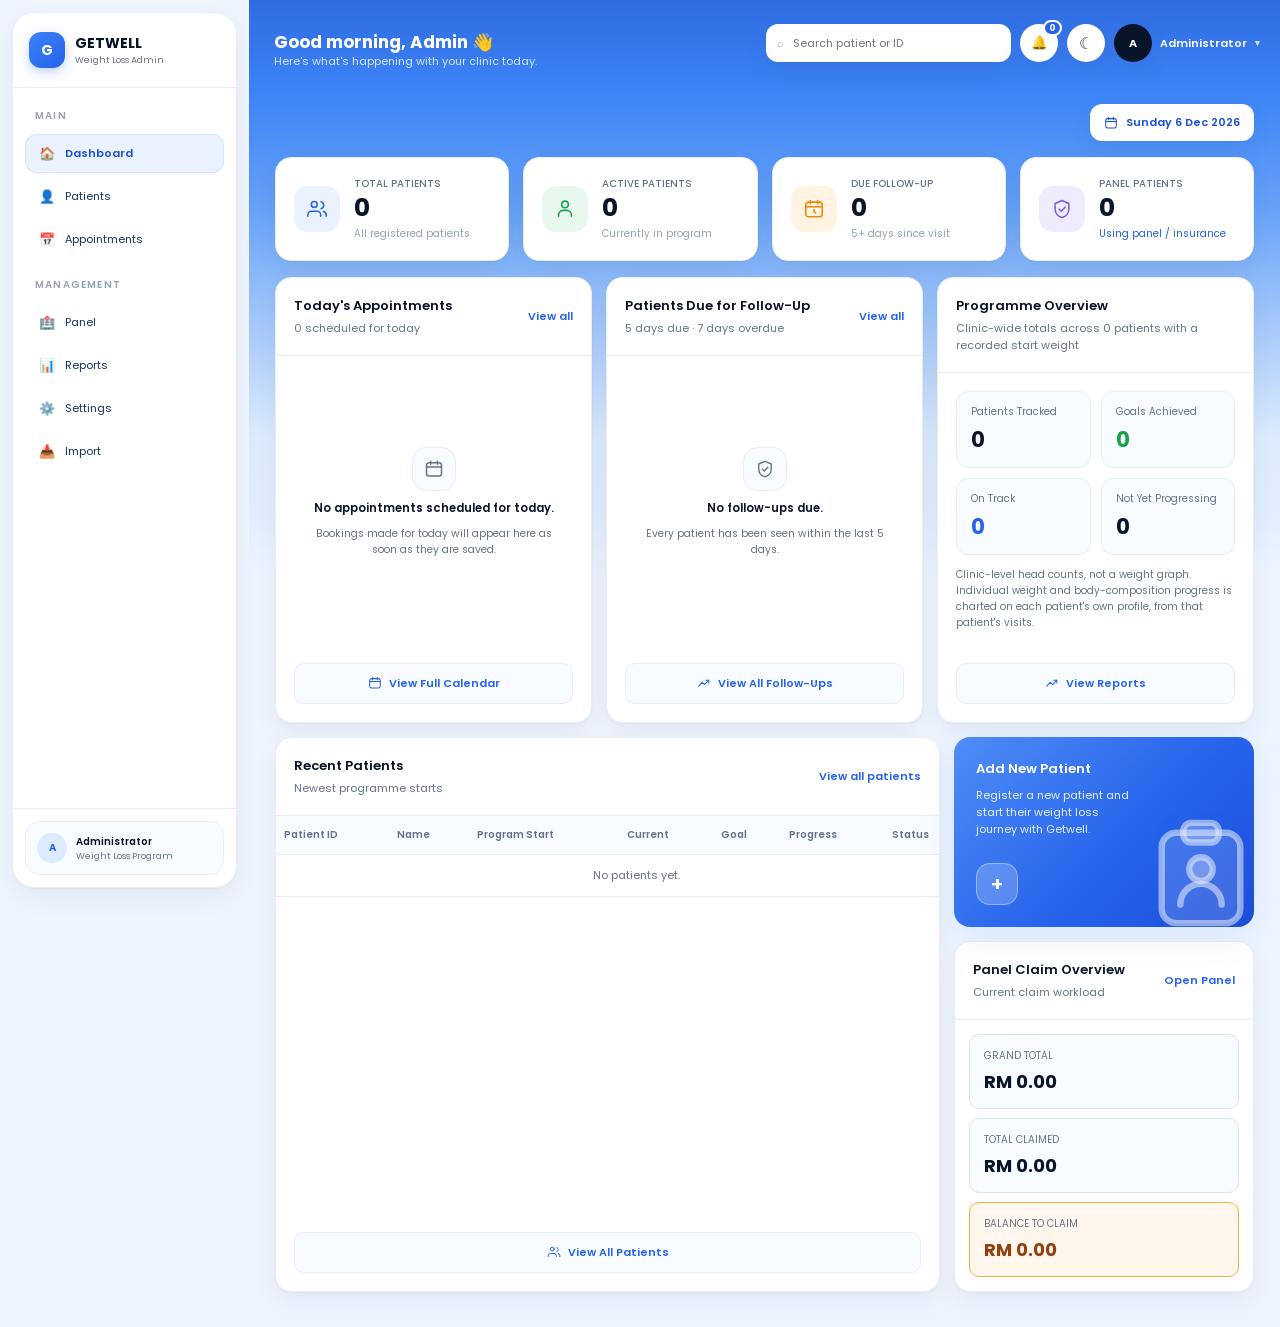
==== commit 77e970db: "Add files via upload" ====
--- a/index.html
+++ b/index.html
@@ -1,4 +1,4 @@
-<!doctype html><html lang="en"><head><meta charset="utf-8"><meta name="viewport" content="width=device-width, initial-scale=1, viewport-fit=cover"><title>Dashboard | Getwell</title><link rel="stylesheet" href="styles.css?v=20260905-excel-import"><script src="app.js?v=20260905-excel-import"></script></head><body><div id="root"></div><script>
+<!doctype html><html lang="en"><head><meta charset="utf-8"><meta name="viewport" content="width=device-width, initial-scale=1, viewport-fit=cover"><title>Dashboard | Getwell</title><link rel="stylesheet" href="styles.css?v=20260905-excel-import-3"><script src="app.js?v=20260905-excel-import-3"></script></head><body><div id="root"></div><script>
 
 /* =========================================================
    GETWELL DASHBOARD
